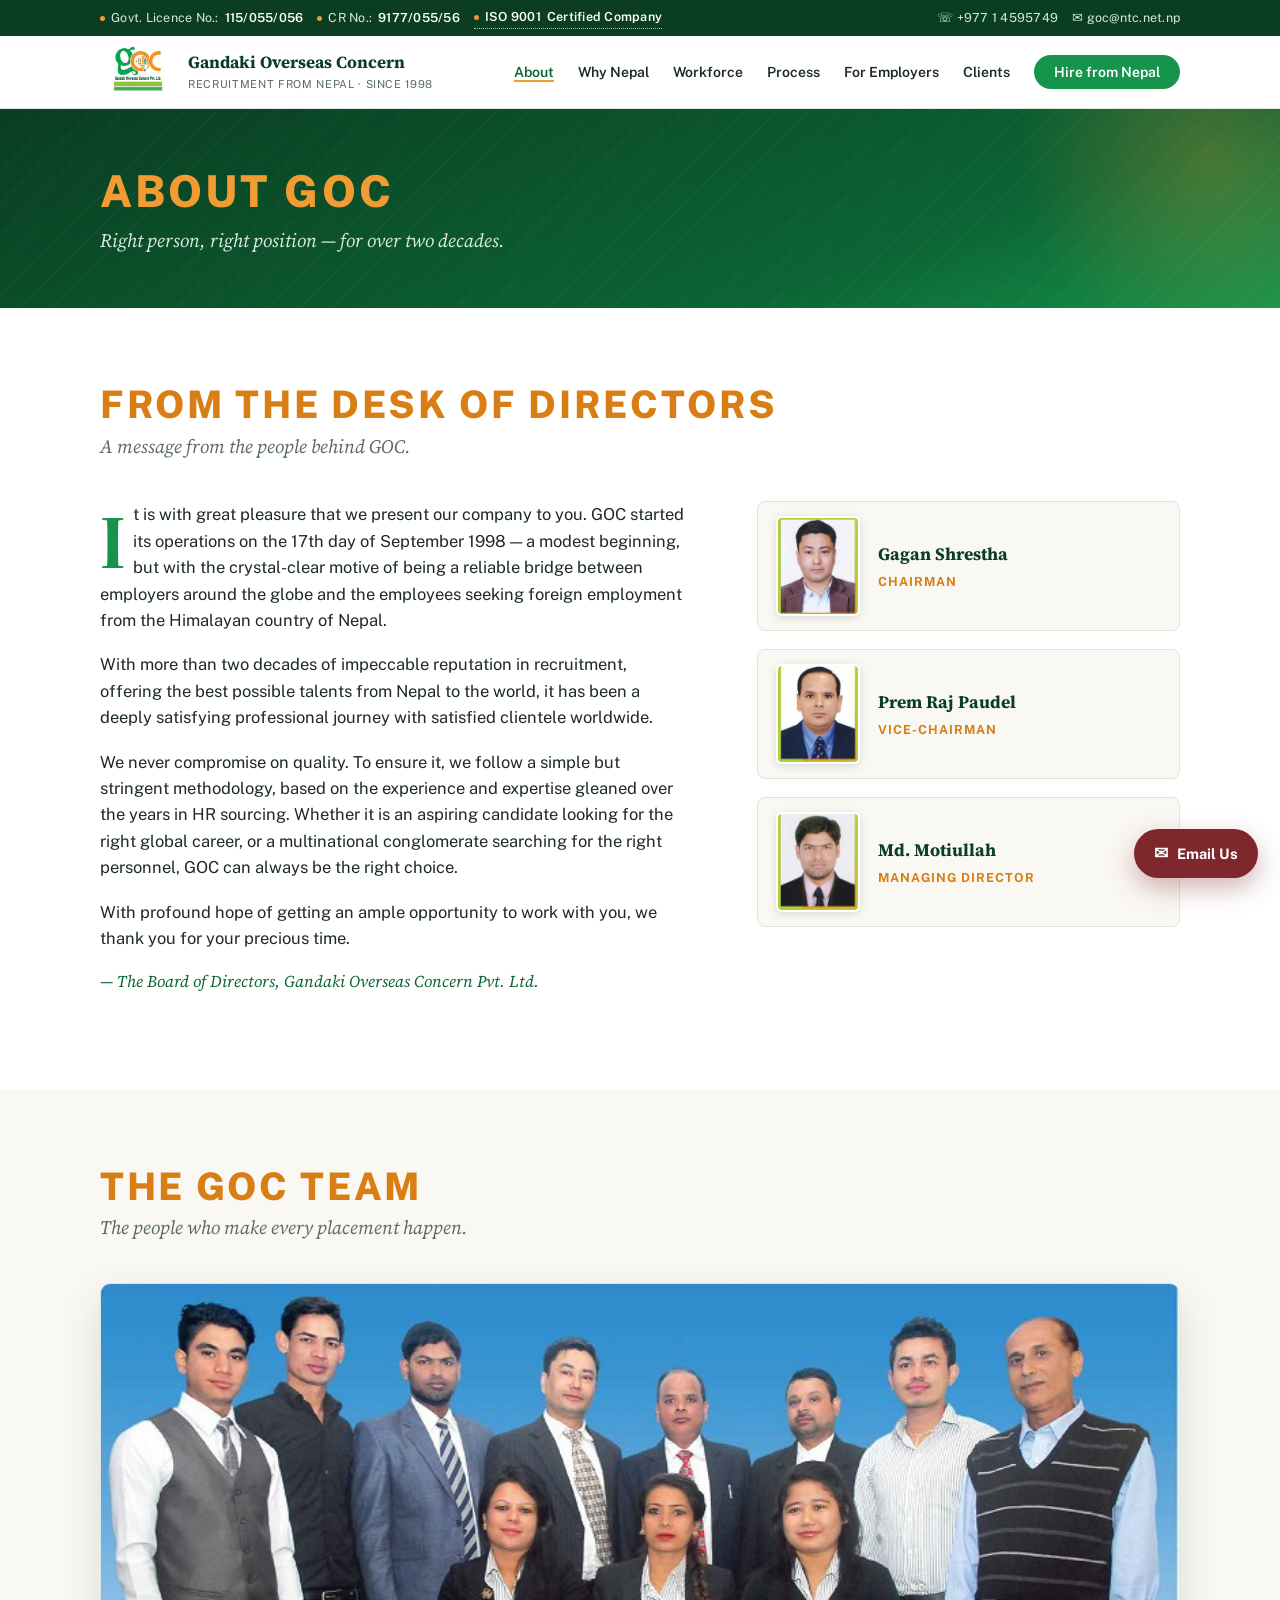
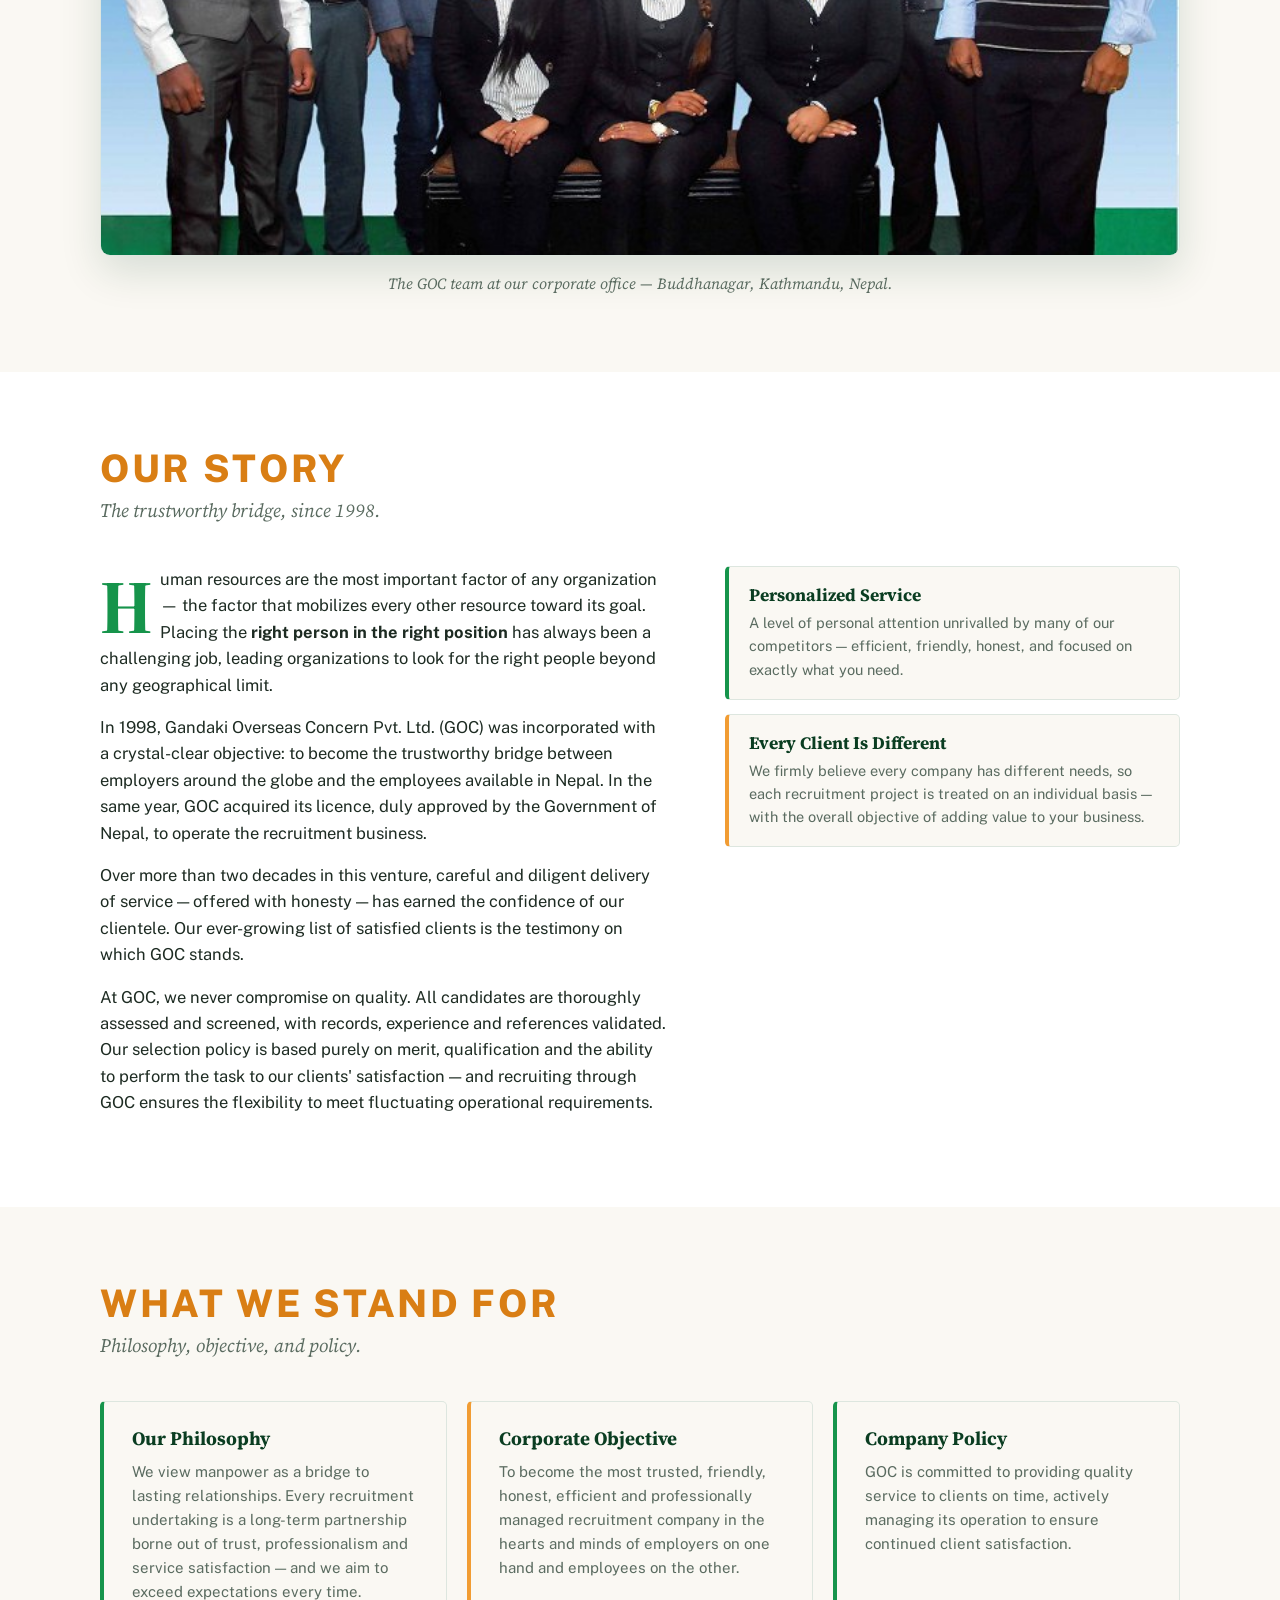
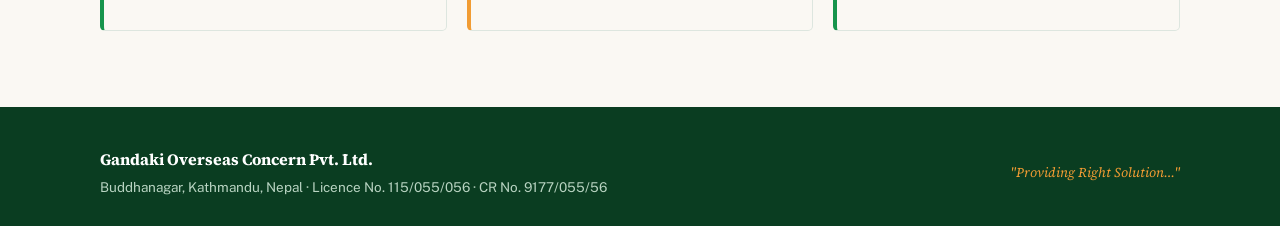
==== about.html @ 75879984 "Initial commit: GOC website Co-Authored-By: Claude Opus 5.5 <noreply@anthropic.com>" ====
<!DOCTYPE html>
<html lang="en">
<head>
<meta charset="UTF-8">
<meta name="viewport" content="width=device-width, initial-scale=1.0">
<title>About Us — Gandaki Overseas Concern Pvt. Ltd.</title>
<meta name="description" content="About Gandaki Overseas Concern Pvt. Ltd. (GOC) — our story since 1998, our directors and the GOC team.">
<link rel="icon" href="assets/goc-logo.png">
<link rel="preconnect" href="https://fonts.googleapis.com">
<link rel="preconnect" href="https://fonts.gstatic.com" crossorigin>
<link href="https://fonts.googleapis.com/css2?family=Source+Serif+4:opsz,wght@8..60,400;8..60,600;8..60,700&family=Public+Sans:wght@400;500;600;700;800&display=swap" rel="stylesheet">
<link rel="stylesheet" href="styles.css?v=15">
</head>
<body>

<div class="topbar">
  <div class="wrap">
    <div class="badges">
      <span><span class="dot"></span> Govt. Licence No.: <strong>115/055/056</strong></span>
      <span><span class="dot"></span> CR No.: <strong>9177/055/56</strong></span>
      <span class="certlink" role="button" tabindex="0" title="View our ISO 9001 certificate"><span class="dot"></span> <strong>ISO 9001</strong> Certified Company</span>
    </div>
    <div class="badges">
      <span>☏ +977 1 4595749</span>
      <span>✉ goc@ntc.net.np</span>
    </div>
  </div>
</div>

<nav class="nav">
  <div class="wrap">
    <a class="brand" href="index.html">
      <img src="assets/goc-logo.png" alt="GOC — Gandaki Overseas Concern Pvt. Ltd. logo">
      <span class="bt"><b>Gandaki Overseas Concern</b><small>Recruitment from Nepal · Since 1998</small></span>
    </a>
    <button class="burger" aria-label="Menu" onclick="document.getElementById('nl').classList.toggle('open')">☰</button>
    <ul class="navlinks" id="nl">
      <li><a class="active" href="about.html">About</a></li>
      <li><a href="why-nepal.html">Why Nepal</a></li>
      <li><a href="workforce.html">Workforce</a></li>
      <li><a href="process.html">Process</a></li>
      <li><a href="employers.html">For Employers</a></li>
      <li><a href="clients.html">Clients</a></li>
      <li><a class="cta" href="index.html#contact">Hire from Nepal</a></li>
    </ul>
  </div>
</nav>

<header class="page-hero">
  <div class="wrap">
    <h1>About GOC</h1>
    <p>Right person, right position — for over two decades.</p>
  </div>
</header>

<section class="desk">
  <div class="wrap">
    <div class="sec-head reveal">
      <span class="kicker">From the Desk of Directors</span>
      <h2>A message from the people behind GOC.</h2>
    </div>
    <div class="desk-grid">
      <div class="msg reveal">
        <p>It is with great pleasure that we present our company to you. GOC started its operations on the 17th day of September 1998 — a modest beginning, but with the crystal-clear motive of being a reliable bridge between employers around the globe and the employees seeking foreign employment from the Himalayan country of Nepal.</p>
        <p>With more than two decades of impeccable reputation in recruitment, offering the best possible talents from Nepal to the world, it has been a deeply satisfying professional journey with satisfied clientele worldwide.</p>
        <p>We never compromise on quality. To ensure it, we follow a simple but stringent methodology, based on the experience and expertise gleaned over the years in HR sourcing. Whether it is an aspiring candidate looking for the right global career, or a multinational conglomerate searching for the right personnel, GOC can always be the right choice.</p>
        <p>With profound hope of getting an ample opportunity to work with you, we thank you for your precious time.</p>
        <p class="sign">— The Board of Directors, Gandaki Overseas Concern Pvt. Ltd.</p>
      </div>
      <div class="dirs reveal">
        <div class="dir"><img src="assets/dir-gagan.jpg" alt="Gagan Shrestha, Chairman"><div><b>Gagan Shrestha</b><span>Chairman</span></div></div>
        <div class="dir"><img src="assets/dir-prem.jpg" alt="Prem Raj Paudel, Vice-Chairman"><div><b>Prem Raj Paudel</b><span>Vice-Chairman</span></div></div>
        <div class="dir"><img src="assets/dir-moti.jpg" alt="Md. Motiullah, Managing Director"><div><b>Md. Motiullah</b><span>Managing Director</span></div></div>
      </div>
    </div>
  </div>
</section>

<section class="team">
  <div class="wrap">
    <div class="sec-head reveal">
      <span class="kicker">The GOC Team</span>
      <h2>The people who make every placement happen.</h2>
    </div>
    <figure class="reveal">
      <img src="assets/team.jpg" alt="The GOC team — staff of Gandaki Overseas Concern Pvt. Ltd.">
      <figcaption>The GOC team at our corporate office — Buddhanagar, Kathmandu, Nepal.</figcaption>
    </figure>
  </div>
</section>

<section class="about">
  <div class="wrap">
    <div class="sec-head reveal">
      <span class="kicker">Our Story</span>
      <h2>The trustworthy bridge, since 1998.</h2>
    </div>
    <div class="about-grid">
      <div class="body reveal">
        <p>Human resources are the most important factor of any organization — the factor that mobilizes every other resource toward its goal. Placing the <strong>right person in the right position</strong> has always been a challenging job, leading organizations to look for the right people beyond any geographical limit.</p>
        <p>In 1998, Gandaki Overseas Concern Pvt. Ltd. (GOC) was incorporated with a crystal-clear objective: to become the trustworthy bridge between employers around the globe and the employees available in Nepal. In the same year, GOC acquired its licence, duly approved by the Government of Nepal, to operate the recruitment business.</p>
        <p>Over more than two decades in this venture, careful and diligent delivery of service — offered with honesty — has earned the confidence of our clientele. Our ever-growing list of satisfied clients is the testimony on which GOC stands.</p>
        <p>At GOC, we never compromise on quality. All candidates are thoroughly assessed and screened, with records, experience and references validated. Our selection policy is based purely on merit, qualification and the ability to perform the task to our clients' satisfaction — and recruiting through GOC ensures the flexibility to meet fluctuating operational requirements.</p>
      </div>
      <div class="pillars reveal">
        <div class="pillar">
          <h3>Personalized Service</h3>
          <p>A level of personal attention unrivalled by many of our competitors — efficient, friendly, honest, and focused on exactly what you need.</p>
        </div>
        <div class="pillar orange">
          <h3>Every Client Is Different</h3>
          <p>We firmly believe every company has different needs, so each recruitment project is treated on an individual basis — with the overall objective of adding value to your business.</p>
        </div>
      </div>
    </div>
  </div>
</section>

<section>
  <div class="wrap">
    <div class="sec-head reveal">
      <span class="kicker">What We Stand For</span>
      <h2>Philosophy, objective, and policy.</h2>
    </div>
    <div class="pillars cols reveal">
      <div class="pillar">
        <h3>Our Philosophy</h3>
        <p>We view manpower as a bridge to lasting relationships. Every recruitment undertaking is a long-term partnership borne out of trust, professionalism and service satisfaction — and we aim to exceed expectations every time.</p>
      </div>
      <div class="pillar orange">
        <h3>Corporate Objective</h3>
        <p>To become the most trusted, friendly, honest, efficient and professionally managed recruitment company in the hearts and minds of employers on one hand and employees on the other.</p>
      </div>
      <div class="pillar">
        <h3>Company Policy</h3>
        <p>GOC is committed to providing quality service to clients on time, actively managing its operation to ensure continued client satisfaction.</p>
      </div>
    </div>
  </div>
</section>

<footer>
  <div class="wrap">
    <div>
      <b>Gandaki Overseas Concern Pvt. Ltd.</b>
      Buddhanagar, Kathmandu, Nepal · Licence No. 115/055/056 · CR No. 9177/055/56
    </div>
    <div class="tag">"Providing Right Solution…"</div>
  </div>
</footer>

<script src="site.js?v=15"></script>
</body>
</html>
---- styles.css ----
:root{
  --green:#16944b;
  --green-deep:#0c6434;
  --green-ink:#0a3d21;
  --green-light:#4db656;
  --green-tint:#e8f4ec;
  --orange:#f19c33;
  --orange-deep:#d97e14;
  --wine:#7e282e;
  --cream:#faf8f3;
  --paper:#ffffff;
  --ink:#1d2b22;
  --muted:#5a6b60;
  --line:#dde6df;
  --serif:"Source Serif 4", Georgia, serif;
  --sans:"Public Sans", "Helvetica Neue", sans-serif;
}
*{margin:0;padding:0;box-sizing:border-box}
html{scroll-behavior:smooth}
body{font-family:var(--sans);color:var(--ink);background:var(--cream);line-height:1.6;font-size:16px}
img{max-width:100%;display:block}
a{color:var(--green-deep)}
h1,h2,h3{font-family:var(--serif);line-height:1.15;color:var(--green-ink)}
.wrap{max-width:1120px;margin:0 auto;padding:0 20px}

/* ---------- top bar ---------- */
.topbar{background:var(--green-ink);color:#d8eadf;font-size:12.5px;letter-spacing:.02em}
.topbar .wrap{display:flex;justify-content:space-between;align-items:center;gap:12px;padding-top:7px;padding-bottom:7px;flex-wrap:wrap}
.topbar strong{color:#fff;font-weight:600}
.topbar .badges{display:flex;gap:14px;flex-wrap:wrap}
.topbar .badges span{display:inline-flex;align-items:center;gap:6px}
.dot{width:5px;height:5px;border-radius:50%;background:var(--orange);display:inline-block}

/* ---------- nav ---------- */
.nav{position:sticky;top:0;z-index:50;background:rgba(255,255,255,.96);backdrop-filter:blur(8px);border-bottom:1px solid var(--line)}
.nav .wrap{display:flex;align-items:center;justify-content:space-between;padding-top:10px;padding-bottom:10px}
.brand{display:flex;align-items:center;gap:12px;text-decoration:none}
.brand img{height:52px;width:auto}
.brand .bt{line-height:1.2}
.brand .bt b{display:block;font-family:var(--serif);font-size:17px;color:var(--green-ink);font-weight:700}
.brand .bt small{font-size:11px;color:var(--muted);letter-spacing:.06em;text-transform:uppercase}
.navlinks{display:flex;gap:24px;align-items:center;list-style:none}
.navlinks a{text-decoration:none;font-size:14px;font-weight:600;color:var(--ink)}
.navlinks a:hover{color:var(--green)}
.navlinks a.active{color:var(--green-deep);box-shadow:0 2px 0 var(--orange)}
.cta{background:var(--green);color:#fff !important;padding:9px 20px;border-radius:99px;white-space:nowrap;transition:background .2s;box-shadow:none !important}
.cta:hover{background:var(--green-deep);color:#fff}
.burger{display:none;background:none;border:1px solid var(--line);border-radius:4px;padding:8px 10px;font-size:18px;cursor:pointer;color:var(--green-ink)}

/* ---------- hero (home) ---------- */
.hero{background:linear-gradient(160deg,var(--green-ink) 0%,var(--green-deep) 55%,var(--green) 100%);color:#fff;position:relative;overflow:hidden}
.hero::after{content:"";position:absolute;right:-120px;top:-120px;width:520px;height:520px;border-radius:50%;background:radial-gradient(circle,rgba(241,156,51,.28),transparent 65%)}
.hero::before{content:"";position:absolute;left:0;bottom:0;width:100%;height:100%;background:
  repeating-linear-gradient(135deg,rgba(255,255,255,.025) 0 2px,transparent 2px 22px)}
.hero .wrap{position:relative;padding-top:84px;padding-bottom:64px;z-index:1}
.kicker{display:inline-flex;align-items:center;gap:8px;font-size:12px;font-weight:700;letter-spacing:.18em;text-transform:uppercase;color:var(--orange);margin-bottom:18px}
.hero h1{font-size:clamp(34px,5.4vw,58px);color:#fff;max-width:17ch;font-weight:700}
.hero h1 em{font-style:italic;color:#ffd9a0}
.hero p.lede{max-width:56ch;margin:22px 0 30px;font-size:17.5px;color:#d9ecdf}
.hero .actions{display:flex;gap:14px;flex-wrap:wrap}
.btn{display:inline-block;text-decoration:none;font-weight:700;font-size:15px;padding:13px 28px;border-radius:99px;transition:transform .15s,background .2s;border:none;cursor:pointer;font-family:var(--sans)}
.btn:hover{transform:translateY(-2px)}
.btn-orange{background:var(--orange);color:#2b1a05}
.btn-orange:hover{background:#ffb14f}
.btn-ghost{border:1.5px solid rgba(255,255,255,.5);color:#fff}
.btn-ghost:hover{border-color:#fff}
.stats{display:grid;grid-template-columns:repeat(4,1fr);gap:1px;background:rgba(255,255,255,.18);border:1px solid rgba(255,255,255,.18);margin-top:56px;border-radius:6px;overflow:hidden}
.stat{background:rgba(10,61,33,.55);padding:20px 22px}
.stat b{display:block;font-family:var(--serif);font-size:30px;color:#fff}
.stat span{font-size:12.5px;letter-spacing:.05em;text-transform:uppercase;color:#b9d8c4}

/* ---------- page hero (subpages) ---------- */
.page-hero{background:linear-gradient(160deg,var(--green-ink) 0%,var(--green-deep) 70%,var(--green) 100%);color:#fff;position:relative;overflow:hidden}
.page-hero::before{content:"";position:absolute;inset:0;background:repeating-linear-gradient(135deg,rgba(255,255,255,.025) 0 2px,transparent 2px 22px)}
.page-hero::after{content:"";position:absolute;right:-140px;top:-160px;width:420px;height:420px;border-radius:50%;background:radial-gradient(circle,rgba(241,156,51,.25),transparent 65%)}
.page-hero .wrap{position:relative;padding-top:58px;padding-bottom:52px;z-index:1}
.page-hero h1{font-family:var(--sans);font-weight:800;text-transform:uppercase;letter-spacing:.07em;font-size:clamp(28px,4vw,44px);color:var(--orange);line-height:1.1}
.page-hero p{font-family:var(--serif);font-style:italic;font-size:19px;color:#d9ecdf;margin-top:10px;max-width:60ch}

/* ---------- sections ---------- */
section{padding:76px 0}
.sec-head{max-width:720px;margin-bottom:44px}
.sec-head .kicker{color:var(--orange-deep);font-size:clamp(26px,3.4vw,38px);letter-spacing:.07em;font-weight:800;margin-bottom:10px;line-height:1.1}
.sec-head h2{font-family:var(--serif);font-style:italic;font-size:19px;font-weight:400;color:var(--muted);margin-bottom:12px}
.sec-head p{color:var(--muted);font-size:16.5px}

/* explore strip (home) */
.explore{background:var(--paper)}
.explore .grid{display:grid;grid-template-columns:repeat(auto-fit,minmax(200px,1fr));gap:16px}
.ex{background:var(--cream);border:1px solid var(--line);border-radius:8px;padding:24px 22px;text-decoration:none;transition:transform .15s,box-shadow .15s;display:block}
.ex:hover{transform:translateY(-3px);box-shadow:0 8px 20px rgba(10,61,33,.08)}
.ex b{font-family:var(--serif);font-size:18px;color:var(--green-ink);display:block;margin-bottom:6px}
.ex span{font-size:13.5px;color:var(--muted);display:block}
.ex .go{margin-top:12px;font-size:13px;font-weight:700;color:var(--orange-deep)}

/* about page */
.about{background:var(--paper)}
.about-grid{display:grid;grid-template-columns:1.25fr 1fr;gap:56px;align-items:start}
.about-grid .body p{margin-bottom:16px;font-size:16.5px}
.about-grid .body p:first-of-type::first-letter{font-family:var(--serif);font-size:4.6em;float:left;line-height:.8;padding-right:7px;margin-top:10px;color:var(--green);font-weight:700}
.pillars{display:grid;gap:14px}
.pillar{background:var(--cream);border:1px solid var(--line);border-left:4px solid var(--green);border-radius:5px;padding:18px 20px}
.pillar h3{font-size:17.5px;margin-bottom:6px}
.pillar p{font-size:14.5px;color:var(--muted)}
.pillar.orange{border-left-color:var(--orange)}
.pillars.cols{grid-template-columns:repeat(auto-fit,minmax(280px,1fr));gap:20px}
.pillars.cols .pillar{padding:26px 28px}
.pillars.cols .pillar h3{font-size:19px;margin-bottom:10px}
.pillars.cols .pillar p{font-size:15px}

.desk{background:var(--paper)}
.desk-grid{display:grid;grid-template-columns:1.4fr 1fr;gap:64px;align-items:start}
.desk-grid .msg p{margin-bottom:18px;font-size:16.5px}
.desk-grid .msg p:first-of-type::first-letter{font-family:var(--serif);font-size:4.6em;float:left;line-height:.8;padding-right:7px;margin-top:10px;color:var(--green);font-weight:700}
.desk-grid .sign{font-family:var(--serif);font-style:italic;color:var(--green-deep);font-size:17px;margin-top:6px}
.dirs{display:grid;gap:18px}
.dir{display:flex;align-items:center;gap:18px;background:var(--cream);border:1px solid var(--line);border-radius:8px;padding:14px 18px}
.dir img{width:84px;height:100px;object-fit:cover;border-radius:6px;border:2px solid #fff;box-shadow:0 2px 8px rgba(10,61,33,.15)}
.dir b{font-family:var(--serif);font-size:17.5px;color:var(--green-ink);display:block}
.dir span{font-size:12.5px;text-transform:uppercase;letter-spacing:.08em;color:var(--orange-deep);font-weight:700}

.team{background:var(--cream)}
.team figure{margin:0}
.team img{width:100%;border-radius:10px;border:1px solid var(--line);box-shadow:0 16px 40px rgba(10,61,33,.14)}
.team figcaption{text-align:center;margin-top:16px;font-family:var(--serif);font-style:italic;color:var(--muted);font-size:15.5px}

/* why nepal */
.nepal{background:var(--paper)}
.nepal-grid{display:grid;grid-template-columns:repeat(auto-fit,minmax(200px,1fr));gap:16px}
.ncard{background:var(--cream);border:1px solid var(--line);border-top:3px solid var(--green);border-radius:6px;padding:22px 20px}
.ncard .num{font-family:var(--serif);font-size:15px;color:var(--orange-deep);font-weight:700;letter-spacing:.08em}
.ncard h3{font-size:17px;margin:8px 0 6px}
.ncard p{font-size:14px;color:var(--muted)}
.nepal-note{margin-top:34px;padding:20px 24px;border-left:3px solid var(--orange);background:var(--green-tint);font-size:15px;color:#2c4435;max-width:860px;font-style:italic;font-family:var(--serif)}

/* categories */
.cats .grid{display:grid;grid-template-columns:1fr 1fr;gap:20px}
.cat.wide{grid-column:1/-1}
.cat.wide ul{columns:4}
.cat{background:var(--paper);border:1px solid var(--line);border-radius:6px;overflow:hidden;display:flex;flex-direction:column}
.cat header{background:var(--green-tint);padding:16px 22px;display:flex;justify-content:space-between;align-items:center;gap:10px;cursor:pointer;user-select:none}
.cat.open header{border-bottom:2px solid var(--green)}
.cat .meta{display:flex;align-items:baseline;gap:12px;flex-wrap:wrap}
.cat .toggle{border:1.5px solid var(--green);background:var(--paper);color:var(--green-deep);border-radius:50%;width:34px;height:34px;padding:0;display:inline-flex;align-items:center;justify-content:center;line-height:1;font-size:18px;font-weight:700;cursor:pointer;font-family:var(--sans);white-space:nowrap;flex-shrink:0;transition:background .2s,color .2s}
.cat.open .toggle,.cat .toggle:hover{background:var(--green);color:#fff}
.cat ul{display:none}
.cat.open ul{display:block;animation:acc .35s ease}
@keyframes acc{from{opacity:0;transform:translateY(-8px)}to{opacity:1;transform:none}}
.cat header h3{font-size:18.5px}
.cat header small{font-size:11.5px;text-transform:uppercase;letter-spacing:.08em;color:var(--green-deep);font-weight:700;white-space:nowrap}
.cat ul{list-style:none;padding:16px 22px;columns:2;column-gap:18px;font-size:14px;color:#33463a}
.cat li{padding:3.5px 0;break-inside:avoid;position:relative;padding-left:14px}
.cat li::before{content:"";position:absolute;left:0;top:11px;width:5px;height:5px;background:var(--orange);border-radius:1px}
.cat .sub{font-weight:700;color:var(--green-deep);padding-left:0;margin-top:6px;font-size:12.5px;text-transform:uppercase;letter-spacing:.06em}
.cat .sub::before{display:none}

/* process flowchart */
.flowpage{background:var(--paper);padding:44px 0 56px}
.flow-layout{display:grid;grid-template-columns:auto 1fr;gap:56px;align-items:start}
.flow{display:flex;flex-direction:column}
.fnode{width:250px;min-height:46px;display:flex;align-items:center;justify-content:center;text-align:center;padding:10px 16px;border-radius:10px;background:linear-gradient(180deg,#fdf1de,#fae3c1);border:1px solid #eec89a;color:#7a4a08;font-weight:800;font-size:12.5px;letter-spacing:.04em;text-transform:uppercase;box-shadow:0 2px 6px rgba(217,126,20,.12);position:relative;font-family:var(--sans)}
.fnode .n{position:absolute;left:-12px;top:50%;transform:translateY(-50%);width:24px;height:24px;border-radius:50%;background:var(--orange-deep);color:#fff;font-size:11.5px;display:flex;align-items:center;justify-content:center;font-family:var(--serif);font-weight:700}
.fnode.final .n{background:var(--green-ink)}
.fnode.final{background:linear-gradient(180deg,#e3f3e8,#cfe9d8);border-color:#9fd1b2;color:var(--green-deep);box-shadow:0 2px 6px rgba(12,100,52,.12)}
.down{height:22px;width:2px;background:#e59a3e;margin-left:124px;position:relative;flex:none}
.down::after{content:"";position:absolute;bottom:-2px;left:50%;transform:translateX(-50%);border:6px solid transparent;border-top:7px solid #e59a3e;border-bottom:none}
.frow{display:flex;align-items:center}
.branches{position:relative;margin-left:46px;display:flex;flex-direction:column;gap:10px}
.branches .stub{position:absolute;left:-46px;top:50%;width:18px;height:2px;background:#9fbf62}
.branches::before{content:"";position:absolute;left:-28px;top:22px;bottom:22px;width:2px;background:#9fbf62}
.bnode{position:relative;width:215px;min-height:44px;display:flex;align-items:center;justify-content:center;text-align:center;padding:8px 14px;border-radius:9px;background:linear-gradient(180deg,#eef6e4,#ddefcc);border:1px solid #b9d994;color:#3c6322;font-weight:700;font-size:12px;letter-spacing:.03em;text-transform:uppercase;box-shadow:0 2px 6px rgba(47,125,35,.1)}
.bnode::before{content:"";position:absolute;left:-28px;top:50%;width:18px;height:2px;background:#9fbf62}
.bnode::after{content:"";position:absolute;left:-11px;top:50%;transform:translateY(-50%);border:5px solid transparent;border-left:7px solid #9fbf62;border-right:none}
.flow-side{position:sticky;top:96px;display:grid;gap:18px}
.flow-side h2{font-size:15px;text-transform:uppercase;letter-spacing:.08em;color:var(--ink);font-family:var(--sans);font-weight:800}
.flow-side .note{font-size:13.5px;color:var(--muted);background:var(--paper);border:1.5px solid var(--green);border-radius:6px;padding:14px 18px}
.flow-side .lt{border:1px solid #c6cdc8}

/* process */
.process{background:var(--paper)}
.steps{counter-reset:step;display:grid;grid-template-columns:repeat(auto-fit,minmax(240px,1fr));gap:18px}
.step{counter-increment:step;background:var(--cream);border:1px solid var(--line);border-radius:6px;padding:22px;position:relative}
.step::before{content:"0" counter(step);font-family:var(--serif);font-weight:700;font-size:34px;color:var(--green-light);opacity:.55;display:block;margin-bottom:8px}
.step h3{font-size:16.5px;margin-bottom:6px}
.step p{font-size:13.5px;color:var(--muted)}
.lead-times{margin-top:44px;display:grid;grid-template-columns:1fr 1fr;gap:20px}
.lt{border:1px solid var(--line);border-top:4px solid var(--orange);border-radius:6px;background:var(--paper);box-shadow:0 1px 0 var(--line);padding:22px 24px}
.lt h3{font-size:17px;margin-bottom:6px}
.lt b{color:var(--orange-deep)}
.lt p{font-size:14.5px;color:var(--muted)}

/* employers / documents */
.docs .cols{display:grid;grid-template-columns:1.1fr 1fr;gap:48px;align-items:start}
.doc-list{list-style:none;display:grid;gap:10px}
.doc-list li{display:flex;align-items:center;gap:13px;padding:14px 18px;background:var(--paper);border:1px solid var(--line);border-radius:5px;font-weight:600;font-size:15px}
.doc-list .dot{width:8px;height:8px;flex:none}
.dl-btn{margin-top:18px;display:inline-flex;align-items:center;gap:10px}
.dl-btn .ar{font-size:17px;line-height:1}
.attest{background:var(--green-tint);border:1px solid #c7e2d1;border-radius:6px;padding:24px 26px}
.attest h3{font-size:18px;margin-bottom:10px}
.attest p{font-size:14.5px;margin-bottom:12px;color:#2c4435}
.attest ol{padding-left:20px;font-size:14.5px;color:#2c4435;display:grid;gap:6px}
.attest .note{font-size:13px;color:var(--muted);border-top:1px dashed #b7d5c2;padding-top:12px;margin-top:14px}

/* deployment map */
.deploy{background:var(--paper);padding-bottom:0}
.mapwrap{background:linear-gradient(180deg,#fdfefe,#f2f7fc);border:1px solid var(--line);border-radius:12px;padding:6px}
.mapwrap img{display:block;width:100%;height:auto;border-radius:8px}
.mapstage{position:relative}
.maphot{position:absolute;width:38px;height:38px;transform:translate(-50%,-50%);border-radius:50%;cursor:pointer;z-index:5}
.maphot.lab{height:7%;border-radius:4px}
.maphot.lab .tip{bottom:26px}
.maphot .tip{display:none;position:absolute;bottom:44px;left:50%;transform:translateX(-50%);width:260px;background:#fff;border:1px solid var(--line);border-radius:8px;box-shadow:0 14px 34px rgba(10,61,33,.18);padding:14px 16px;z-index:20}
.maphot:hover .tip{display:block}
.maphot .tip b{display:block;font-family:var(--serif);font-size:15px;color:var(--green-ink);margin-bottom:2px}
.maphot .tip small{display:block;font-size:11px;text-transform:uppercase;letter-spacing:.06em;color:var(--orange-deep);font-weight:700;margin-bottom:8px}
.maphot .tip ul{list-style:none;max-height:170px;overflow:auto;font-size:12.5px;color:#33463a;display:grid;gap:3px;padding-right:6px}
.maphot .tip li{padding-left:11px;position:relative}
.maphot .tip li::before{content:"";position:absolute;left:0;top:7px;width:4px;height:4px;background:var(--orange);border-radius:1px}
.maphot .tip::after{content:"";position:absolute;top:100%;left:50%;transform:translateX(-50%);border:8px solid transparent;border-top-color:#fff}
@media (max-width:860px){.maphot .tip{display:none !important}}

/* clients */
.clients{background:var(--paper)}
.tabs{display:flex;gap:8px;flex-wrap:wrap;margin-bottom:26px}
.tab{border:1px solid var(--line);background:var(--cream);border-radius:99px;padding:8px 18px;font-size:13.5px;font-weight:700;cursor:pointer;color:var(--ink);font-family:var(--sans)}
.tab .n{color:var(--muted);font-weight:600;font-size:12px}
.tab.active{background:var(--green);border-color:var(--green);color:#fff}
.tab.active .n{color:#cfe9d8}
.client-grid{display:grid;grid-template-columns:repeat(auto-fill,minmax(250px,1fr));gap:10px}
.client-grid span{background:var(--cream);border:1px solid var(--line);border-radius:4px;padding:10px 14px;font-size:13px;color:#33463a}
.clientpane{display:none}
.clientpane.active{display:block}

/* contact */
.contact-grid{display:grid;grid-template-columns:1fr 1fr;gap:48px;align-items:start}
.c-card{background:var(--paper);border:1px solid var(--line);border-radius:6px;padding:28px 30px}
.c-card h3{font-size:19px;margin-bottom:16px}
.c-row{display:flex;gap:14px;padding:10px 0;border-bottom:1px dashed var(--line);font-size:15px}
.c-row:last-child{border-bottom:none}
.c-row b{min-width:84px;color:var(--green-deep);font-size:13px;text-transform:uppercase;letter-spacing:.05em;padding-top:2px}
.c-note{margin-top:18px;background:var(--green-tint);border-radius:5px;padding:14px 18px;font-size:13.5px;color:#2c4435}
form .f{margin-bottom:14px}
form label{display:block;font-size:13px;font-weight:700;margin-bottom:5px;color:var(--green-ink)}
form input,form textarea,form select{width:100%;padding:11px 13px;border:1px solid var(--line);border-radius:4px;font-family:var(--sans);font-size:14.5px;background:var(--paper);color:var(--ink)}
form input:focus,form textarea:focus,form select:focus{outline:2px solid var(--green-light);border-color:var(--green)}
form button{width:100%;border:none;cursor:pointer}

/* footer */
footer{background:var(--green-ink);color:#b9d4c2;padding:40px 0 28px;font-size:13.5px}
footer .wrap{display:flex;justify-content:space-between;gap:24px;flex-wrap:wrap;align-items:center}
footer b{color:#fff;font-family:var(--serif);font-size:16px;display:block;margin-bottom:4px}
footer .tag{font-style:italic;font-family:var(--serif);color:var(--orange)}

/* floating email button */
.fab{position:fixed;right:22px;bottom:22px;z-index:120;display:flex;align-items:center;gap:9px;background:var(--wine);color:#fff;text-decoration:none;border-radius:99px;padding:13px 20px;font-weight:700;font-size:14.5px;font-family:var(--sans);box-shadow:0 10px 26px rgba(126,40,46,.35);transition:transform .15s,background .2s}
.fab:hover{background:#5e1d22;transform:translateY(-2px);color:#fff}
.fab .ic{font-size:17px;line-height:1}
@media (max-width:600px){.fab{padding:14px;right:14px;bottom:14px}.fab span.t{display:none}}

/* FAQ */
.faqs{display:grid;gap:12px;max-width:860px}
.faq{background:var(--paper);border:1px solid var(--line);border-radius:8px;overflow:hidden}
.faq summary{list-style:none;cursor:pointer;display:flex;justify-content:space-between;align-items:center;gap:16px;padding:18px 22px;font-weight:700;font-size:15.5px;color:var(--green-ink);user-select:none}
.faq summary::-webkit-details-marker{display:none}
.faq summary::after{content:"+";font-size:22px;font-weight:600;color:var(--orange-deep);flex:none;line-height:1;transition:transform .2s}
.faq[open] summary{border-bottom:1px dashed var(--line);color:var(--green-deep)}
.faq[open] summary::after{content:"−"}
.faq .a{padding:16px 22px 20px;font-size:14.5px;color:#33463a;animation:acc .3s ease}
.faq .a a{font-weight:600}

/* certificate lightbox */
.certlink{cursor:pointer;color:#fff;font-weight:600;border-bottom:1px dotted #a9cbb6;padding-bottom:1px}
.certlink:hover{border-bottom-color:#fff}
.lightbox{position:fixed;inset:0;z-index:200;background:rgba(8,28,16,.82);display:flex;align-items:center;justify-content:center;padding:24px;opacity:0;pointer-events:none;transition:opacity .25s}
.lightbox.show{opacity:1;pointer-events:auto}
.lightbox .box{position:relative;max-width:620px;width:100%;max-height:92vh;background:#fff;border-radius:10px;padding:14px;box-shadow:0 30px 80px rgba(0,0,0,.45)}
.lightbox img{width:100%;max-height:calc(92vh - 70px);object-fit:contain;border-radius:6px}
.lightbox .cap{text-align:center;font-size:13px;color:var(--muted);padding-top:10px}
.lightbox .x{position:absolute;top:-14px;right:-14px;width:36px;height:36px;border-radius:50%;background:var(--orange);color:#2b1a05;border:none;font-size:17px;font-weight:800;cursor:pointer;box-shadow:0 4px 12px rgba(0,0,0,.35)}
.lightbox .x:hover{background:#ffb14f}

.reveal{opacity:0;transform:translateY(18px);transition:opacity .6s ease,transform .6s ease}
.reveal.in{opacity:1;transform:none}

@media (max-width:860px){
  .navlinks{display:none;position:absolute;top:100%;left:0;right:0;background:#fff;flex-direction:column;gap:0;border-bottom:1px solid var(--line);padding:10px 20px 18px}
  .navlinks.open{display:flex}
  .navlinks li{width:100%}
  .navlinks a{display:block;padding:11px 0}
  .navlinks a.active{box-shadow:none;color:var(--orange-deep)}
  .burger{display:block}
  .stats{grid-template-columns:repeat(2,1fr)}
  .about-grid,.docs .cols,.contact-grid,.lead-times,.desk-grid{grid-template-columns:1fr}
  .cats .grid{grid-template-columns:1fr}
  .cat ul,.cat.wide ul{columns:2}
  .flow-layout{grid-template-columns:1fr;gap:36px}
  .flow-side{position:static}
  .frow{flex-direction:column;align-items:flex-start}
  .branches{margin:10px 0 0 36px}
  .branches .stub{display:none}
  section{padding:56px 0}
}
@media (max-width:480px){.cat ul,.cat.wide ul{columns:1}.stats{grid-template-columns:1fr 1fr}}
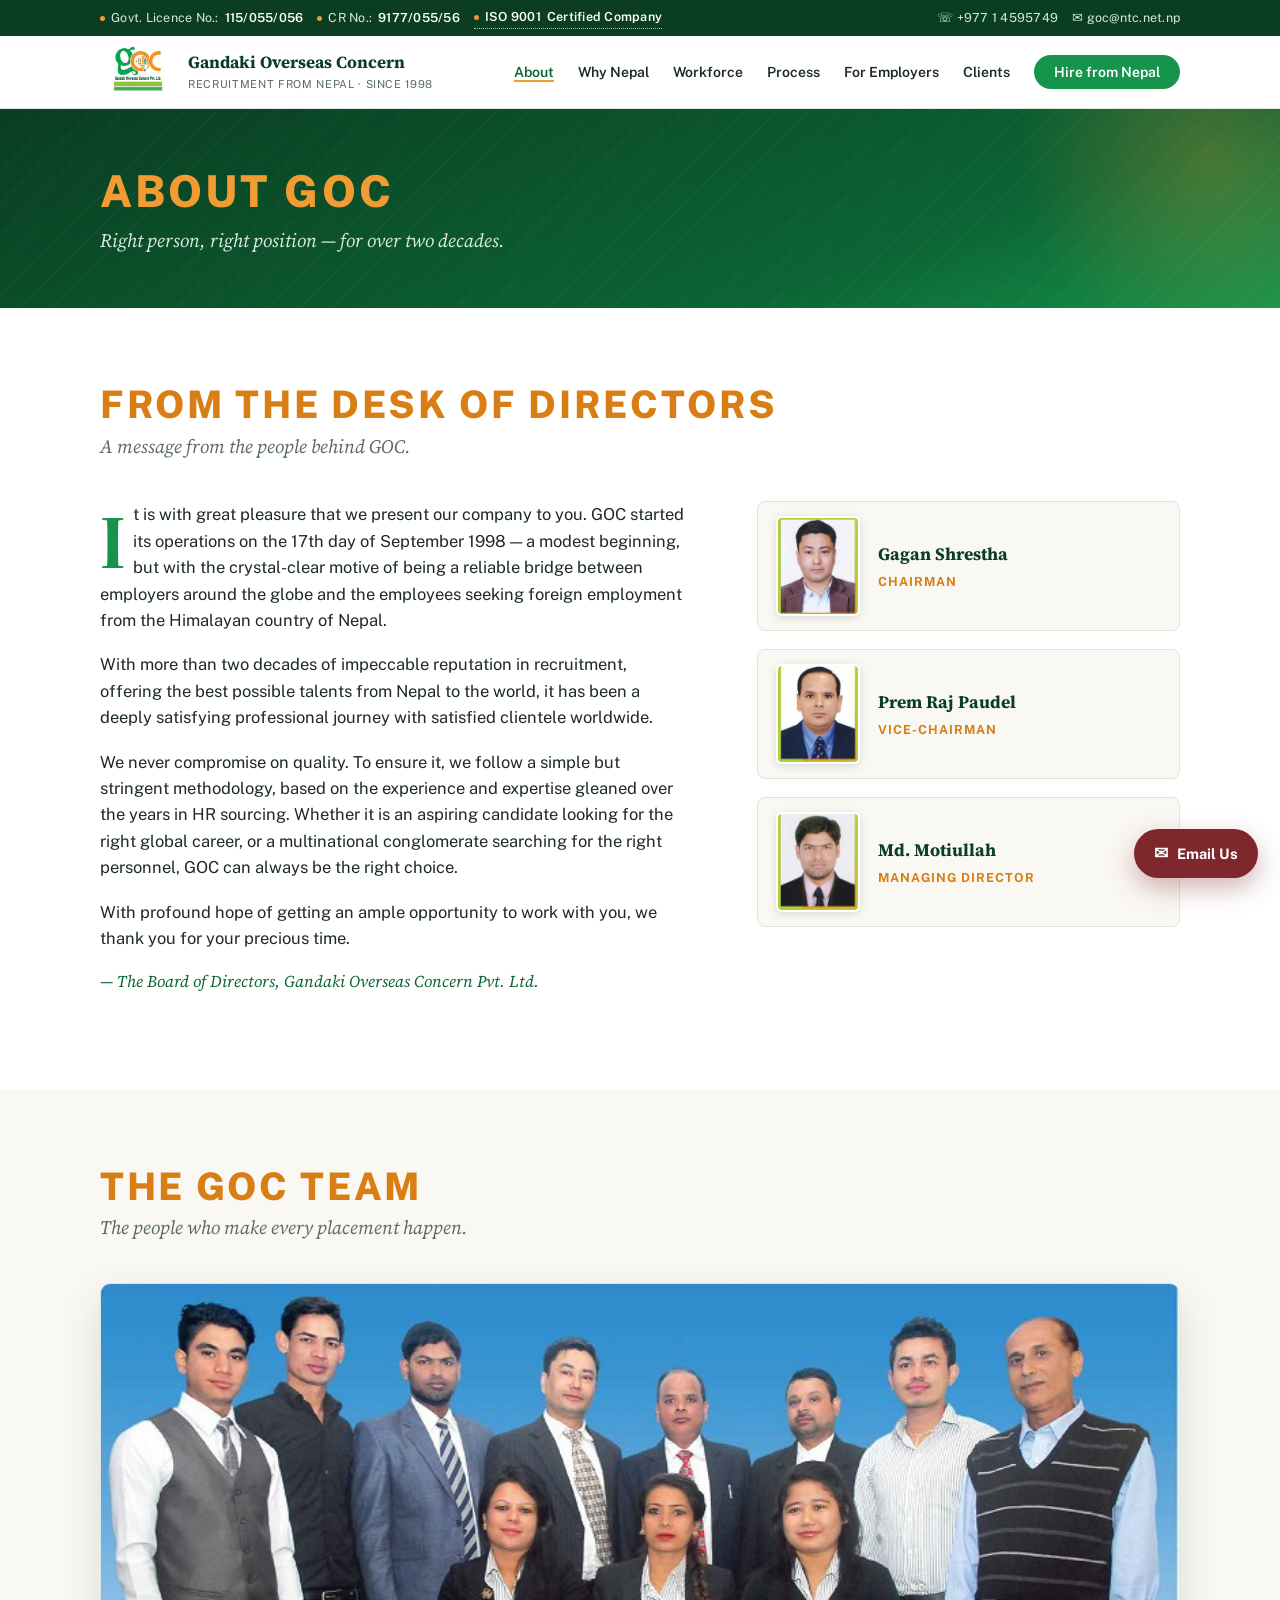
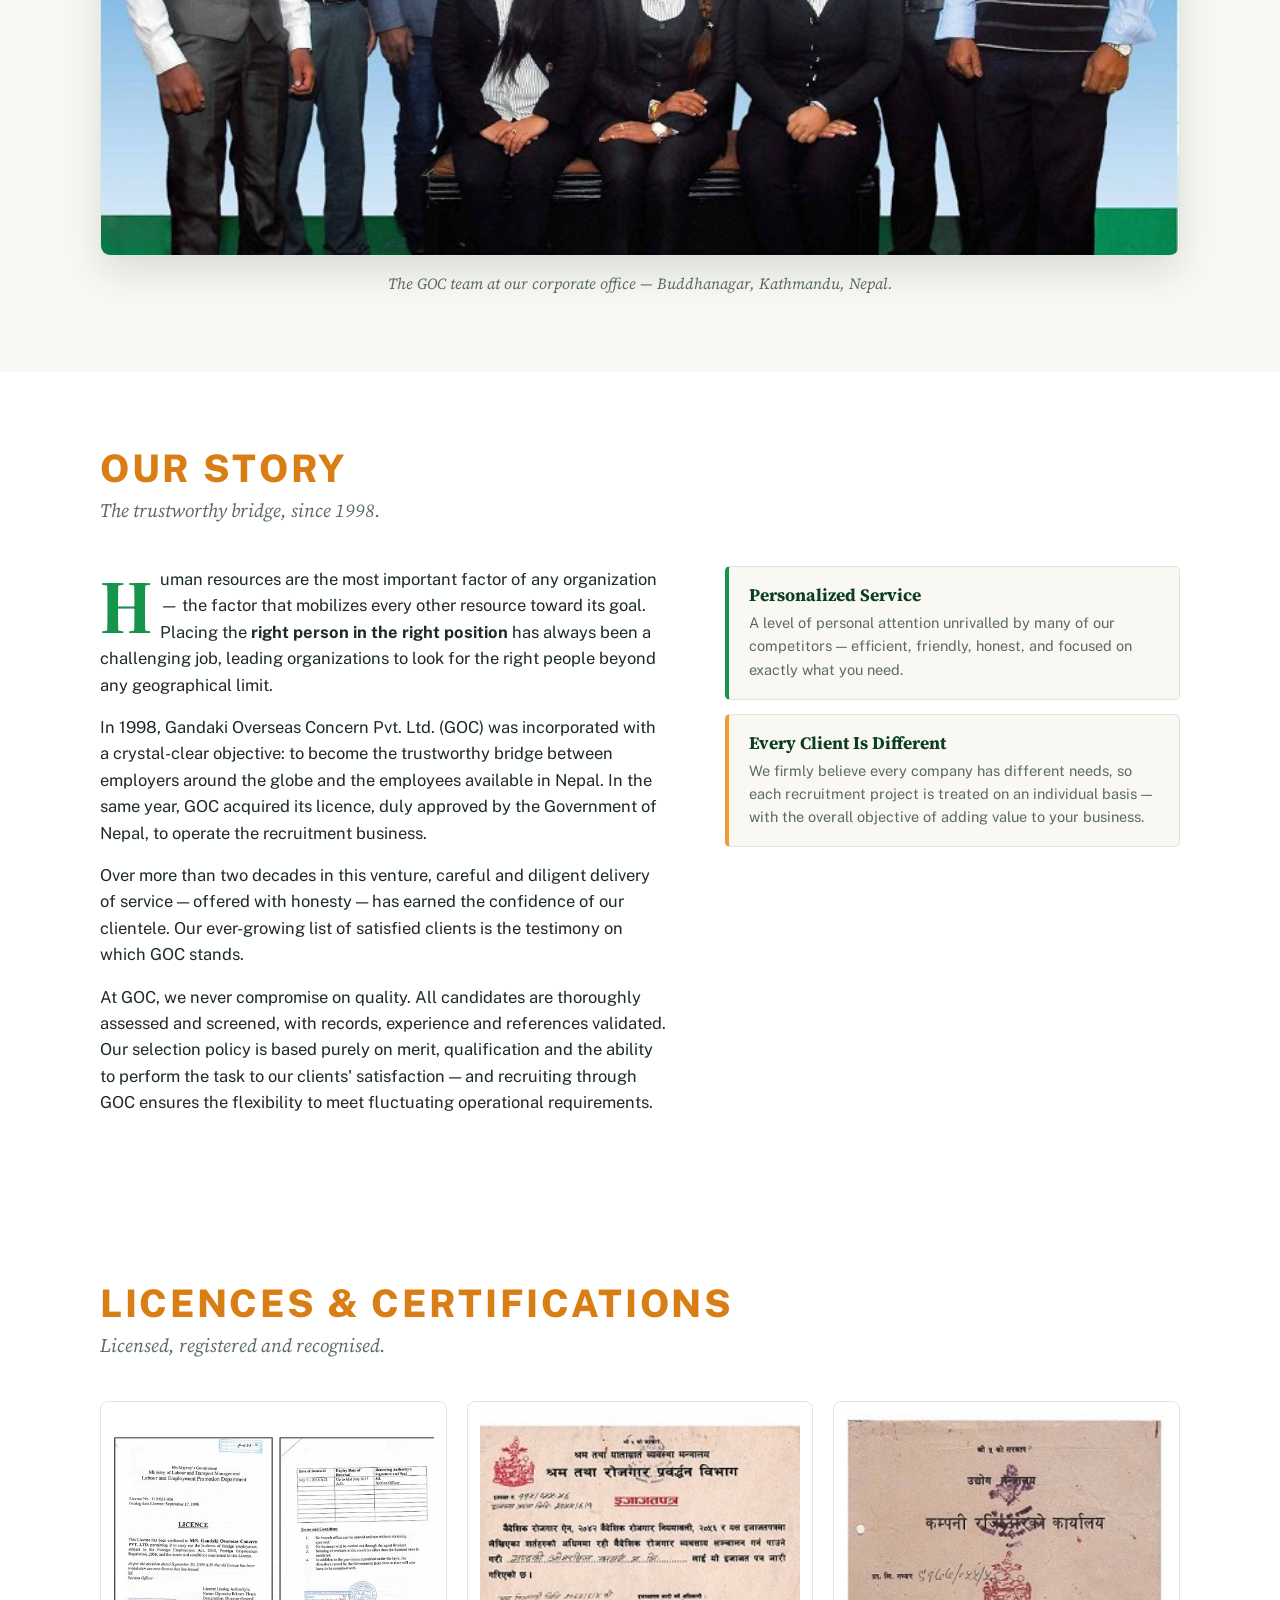
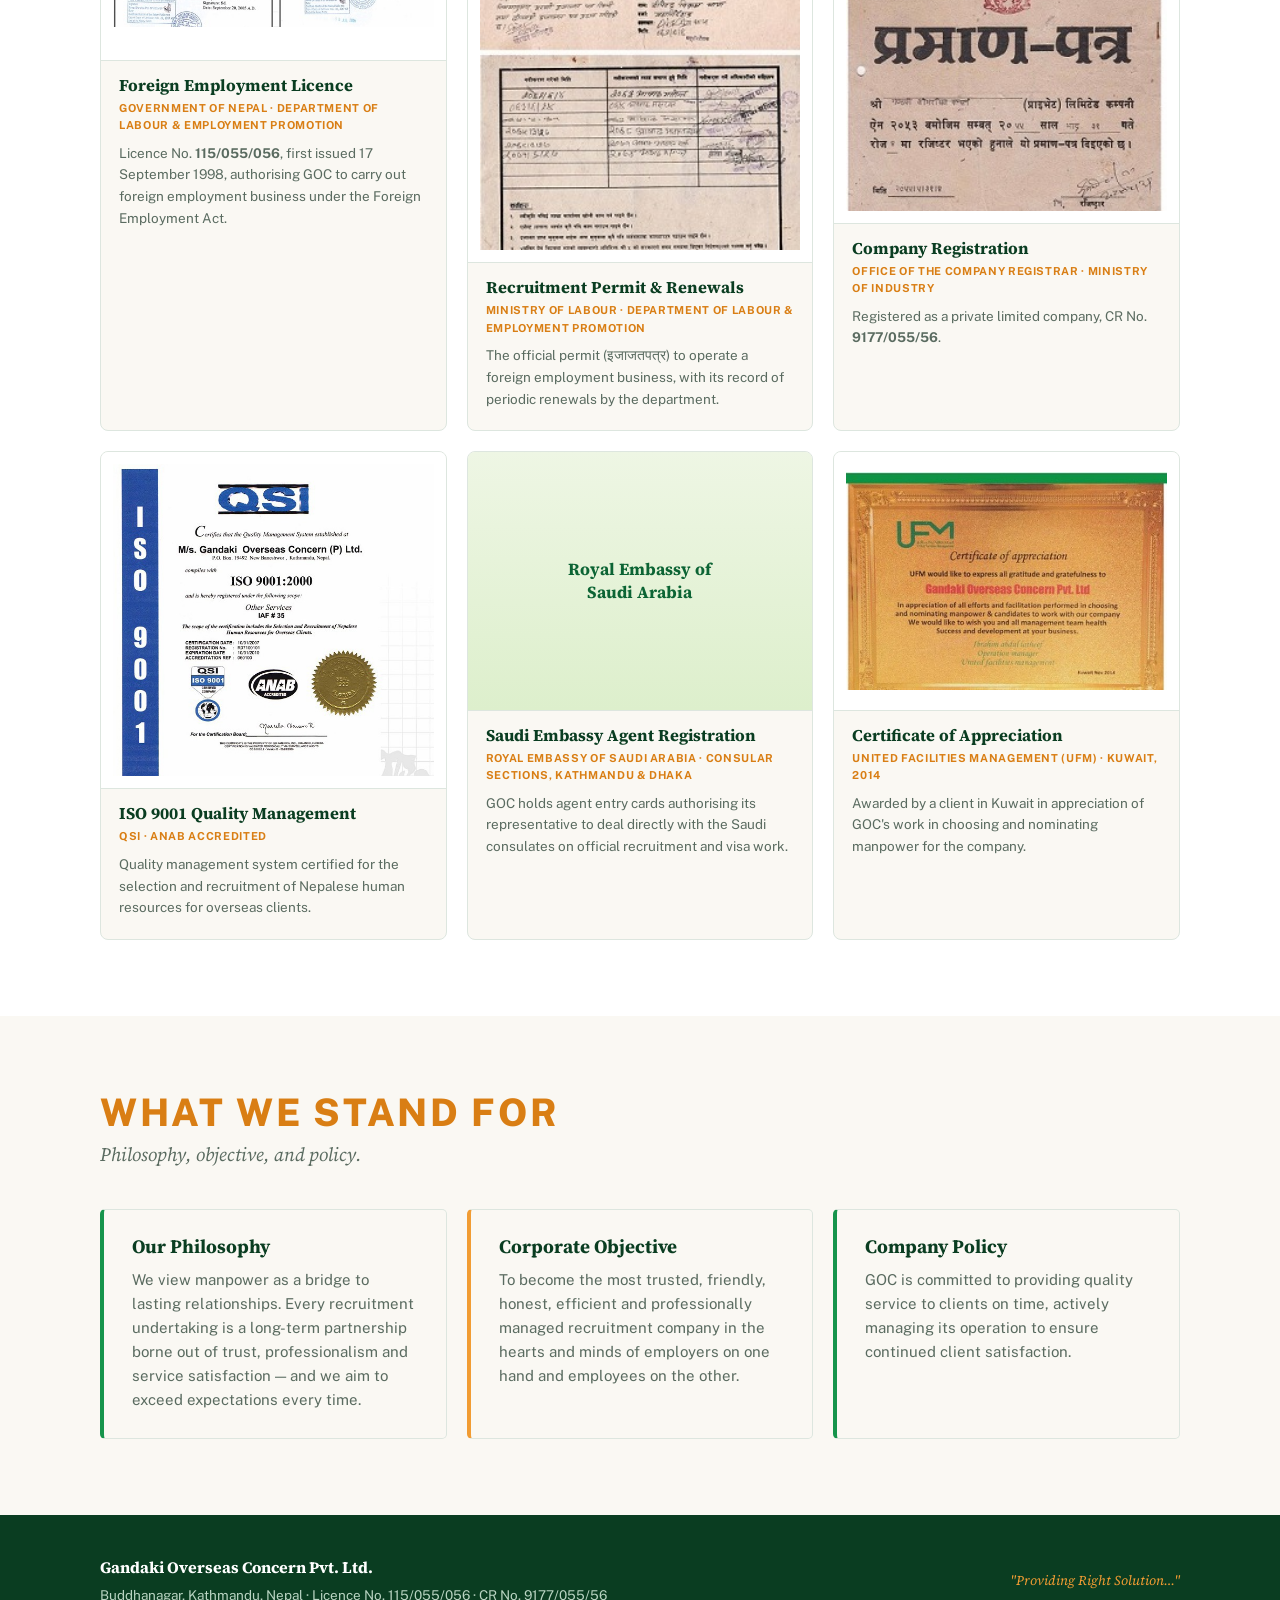
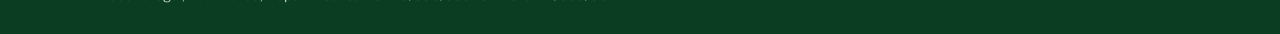
==== commit 127cfbc5: "Add Licences & Certifications section to About page Adds cards for the foreign employment licence, r" ====
--- a/about.html
+++ b/about.html
@@ -9,7 +9,7 @@
 <link rel="preconnect" href="https://fonts.googleapis.com">
 <link rel="preconnect" href="https://fonts.gstatic.com" crossorigin>
 <link href="https://fonts.googleapis.com/css2?family=Source+Serif+4:opsz,wght@8..60,400;8..60,600;8..60,700&family=Public+Sans:wght@400;500;600;700;800&display=swap" rel="stylesheet">
-<link rel="stylesheet" href="styles.css?v=15">
+<link rel="stylesheet" href="styles.css?v=16">
 </head>
 <body>
 
@@ -116,6 +116,75 @@
   </div>
 </section>
 
+<section class="creds" id="certifications">
+  <div class="wrap">
+    <div class="sec-head reveal">
+      <span class="kicker">Licences &amp; Certifications</span>
+      <h2>Licensed, registered and recognised.</h2>
+    </div>
+    <div class="cred-grid reveal">
+      <article class="cred">
+        <button class="thumb" data-cert="assets/cert-licence.jpg" data-cap="Foreign Employment Licence No. 115/055/056 — Department of Labour and Employment Promotion, Government of Nepal">
+          <img src="assets/cert-licence.jpg" alt="GOC foreign employment licence and renewal record" loading="lazy">
+        </button>
+        <div class="body">
+          <h3>Foreign Employment Licence</h3>
+          <small>Government of Nepal · Department of Labour &amp; Employment Promotion</small>
+          <p>Licence No. <strong>115/055/056</strong>, first issued 17 September 1998, authorising GOC to carry out foreign employment business under the Foreign Employment Act.</p>
+        </div>
+      </article>
+      <article class="cred">
+        <button class="thumb" data-cert="assets/cert-labour-permit.jpg" data-cap="Foreign employment permit (इजाजतपत्र) with renewal record — Department of Labour and Employment Promotion, Nepal">
+          <img src="assets/cert-labour-permit.jpg" alt="GOC foreign employment permit with renewal record, in Nepali" loading="lazy">
+        </button>
+        <div class="body">
+          <h3>Recruitment Permit &amp; Renewals</h3>
+          <small>Ministry of Labour · Department of Labour &amp; Employment Promotion</small>
+          <p>The official permit (इजाजतपत्र) to operate a foreign employment business, with its record of periodic renewals by the department.</p>
+        </div>
+      </article>
+      <article class="cred">
+        <button class="thumb" data-cert="assets/cert-company-registration.jpg" data-cap="Company Registration Certificate (प्रमाण-पत्र) — Office of the Company Registrar, Nepal">
+          <img src="assets/cert-company-registration.jpg" alt="GOC company registration certificate, in Nepali" loading="lazy">
+        </button>
+        <div class="body">
+          <h3>Company Registration</h3>
+          <small>Office of the Company Registrar · Ministry of Industry</small>
+          <p>Registered as a private limited company, CR No. <strong>9177/055/56</strong>.</p>
+        </div>
+      </article>
+      <article class="cred">
+        <button class="thumb" data-cert="assets/iso-9001.jpg" data-cap="QSI ISO 9001:2000 — Quality Management System certificate, Gandaki Overseas Concern (P) Ltd.">
+          <img src="assets/iso-9001.jpg" alt="QSI ISO 9001:2000 certificate issued to Gandaki Overseas Concern (P) Ltd." loading="lazy">
+        </button>
+        <div class="body">
+          <h3>ISO 9001 Quality Management</h3>
+          <small>QSI · ANAB accredited</small>
+          <p>Quality management system certified for the selection and recruitment of Nepalese human resources for overseas clients.</p>
+        </div>
+      </article>
+      <article class="cred">
+        <div class="thumb noimg" aria-hidden="true"><span>Royal Embassy of<br>Saudi Arabia</span></div>
+        <div class="body">
+          <h3>Saudi Embassy Agent Registration</h3>
+          <small>Royal Embassy of Saudi Arabia · Consular sections, Kathmandu &amp; Dhaka</small>
+          <p>GOC holds agent entry cards authorising its representative to deal directly with the Saudi consulates on official recruitment and visa work.</p>
+        </div>
+      </article>
+      <article class="cred">
+        <button class="thumb" data-cert="assets/cert-ufm-award.jpg" data-cap="Certificate of Appreciation from United Facilities Management (UFM), Kuwait — November 2014">
+          <img src="assets/cert-ufm-award.jpg" alt="Certificate of Appreciation from United Facilities Management, Kuwait, to Gandaki Overseas Concern" loading="lazy">
+        </button>
+        <div class="body">
+          <h3>Certificate of Appreciation</h3>
+          <small>United Facilities Management (UFM) · Kuwait, 2014</small>
+          <p>Awarded by a client in Kuwait in appreciation of GOC's work in choosing and nominating manpower for the company.</p>
+        </div>
+      </article>
+    </div>
+  </div>
+</section>
+
 <section>
   <div class="wrap">
     <div class="sec-head reveal">
@@ -149,6 +218,6 @@
   </div>
 </footer>
 
-<script src="site.js?v=15"></script>
+<script src="site.js?v=16"></script>
 </body>
 </html>
--- a/styles.css
+++ b/styles.css
@@ -269,6 +269,19 @@
 .faq .a{padding:16px 22px 20px;font-size:14.5px;color:#33463a;animation:acc .3s ease}
 .faq .a a{font-weight:600}
 
+/* licences & certifications */
+.creds{background:var(--paper)}
+.cred-grid{display:grid;grid-template-columns:repeat(auto-fill,minmax(260px,1fr));gap:20px}
+.cred{background:var(--cream);border:1px solid var(--line);border-radius:8px;overflow:hidden;display:flex;flex-direction:column}
+.cred .thumb{display:block;width:100%;aspect-ratio:4/3;border:none;padding:12px;background:#fff;border-bottom:1px solid var(--line);cursor:zoom-in}
+.cred .thumb img{width:100%;height:100%;object-fit:contain;transition:transform .3s}
+.cred button.thumb:hover img{transform:scale(1.04)}
+.cred .thumb.noimg{cursor:default;display:flex;align-items:center;justify-content:center;background:linear-gradient(180deg,#eef6e4,#ddefcc);text-align:center;font-family:var(--serif);font-weight:700;font-size:17px;color:var(--green-deep);line-height:1.35}
+.cred .body{padding:16px 18px 20px}
+.cred h3{font-size:16.5px;margin-bottom:4px}
+.cred small{display:block;font-size:11px;text-transform:uppercase;letter-spacing:.06em;color:var(--orange-deep);font-weight:700;margin-bottom:8px}
+.cred p{font-size:13.5px;color:var(--muted)}
+
 /* certificate lightbox */
 .certlink{cursor:pointer;color:#fff;font-weight:600;border-bottom:1px dotted #a9cbb6;padding-bottom:1px}
 .certlink:hover{border-bottom-color:#fff}
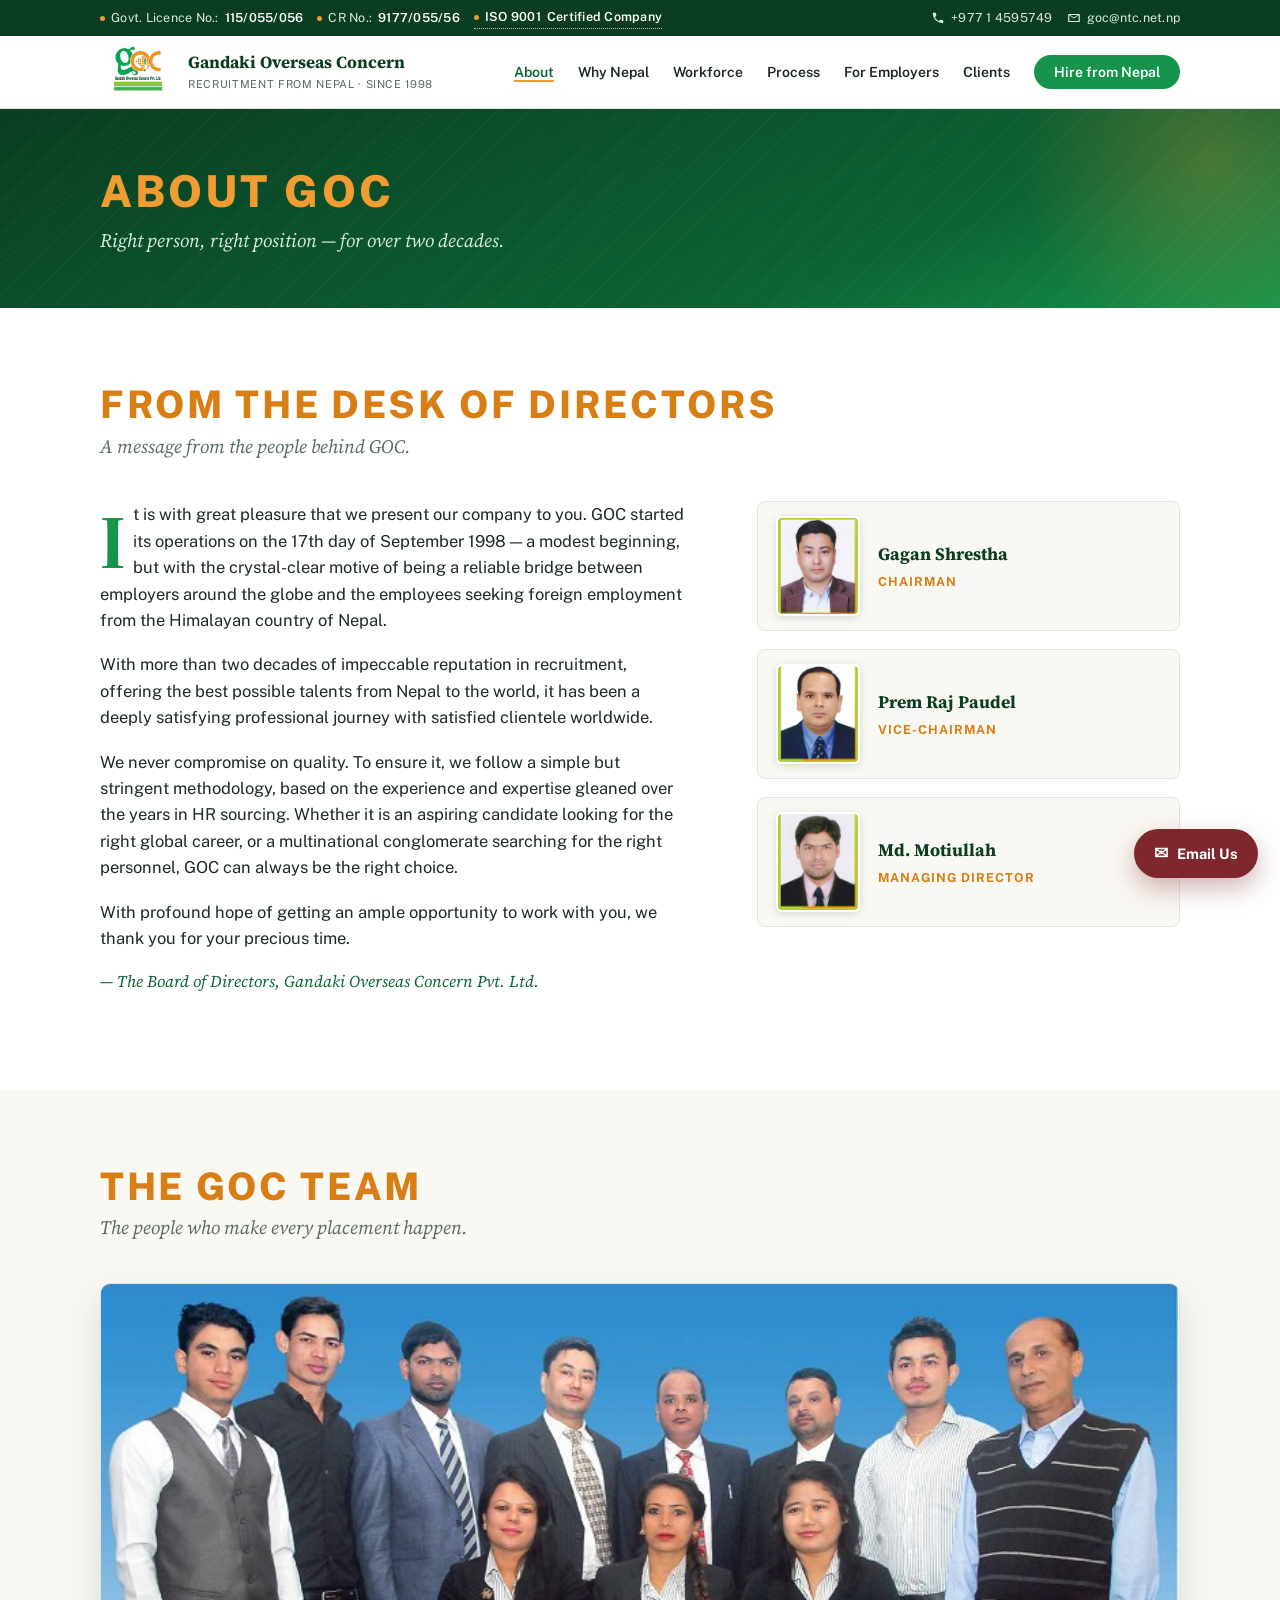
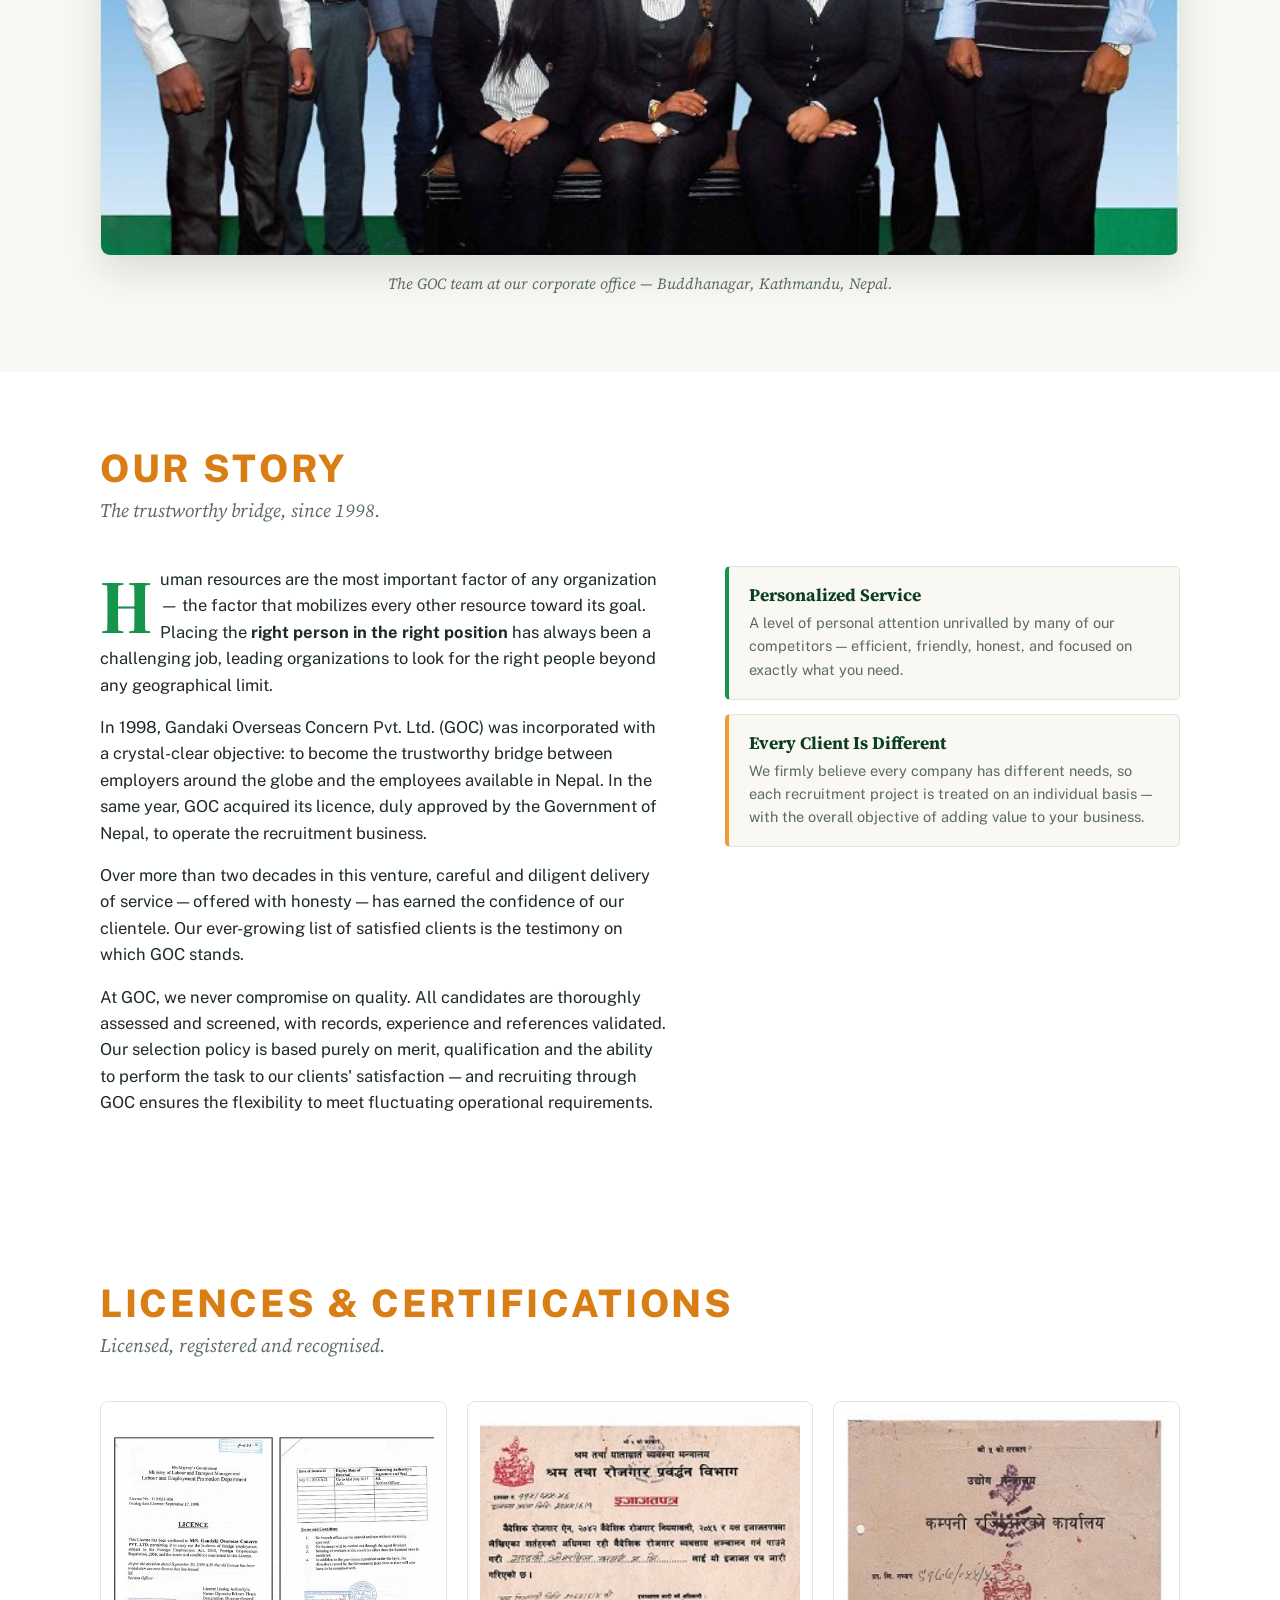
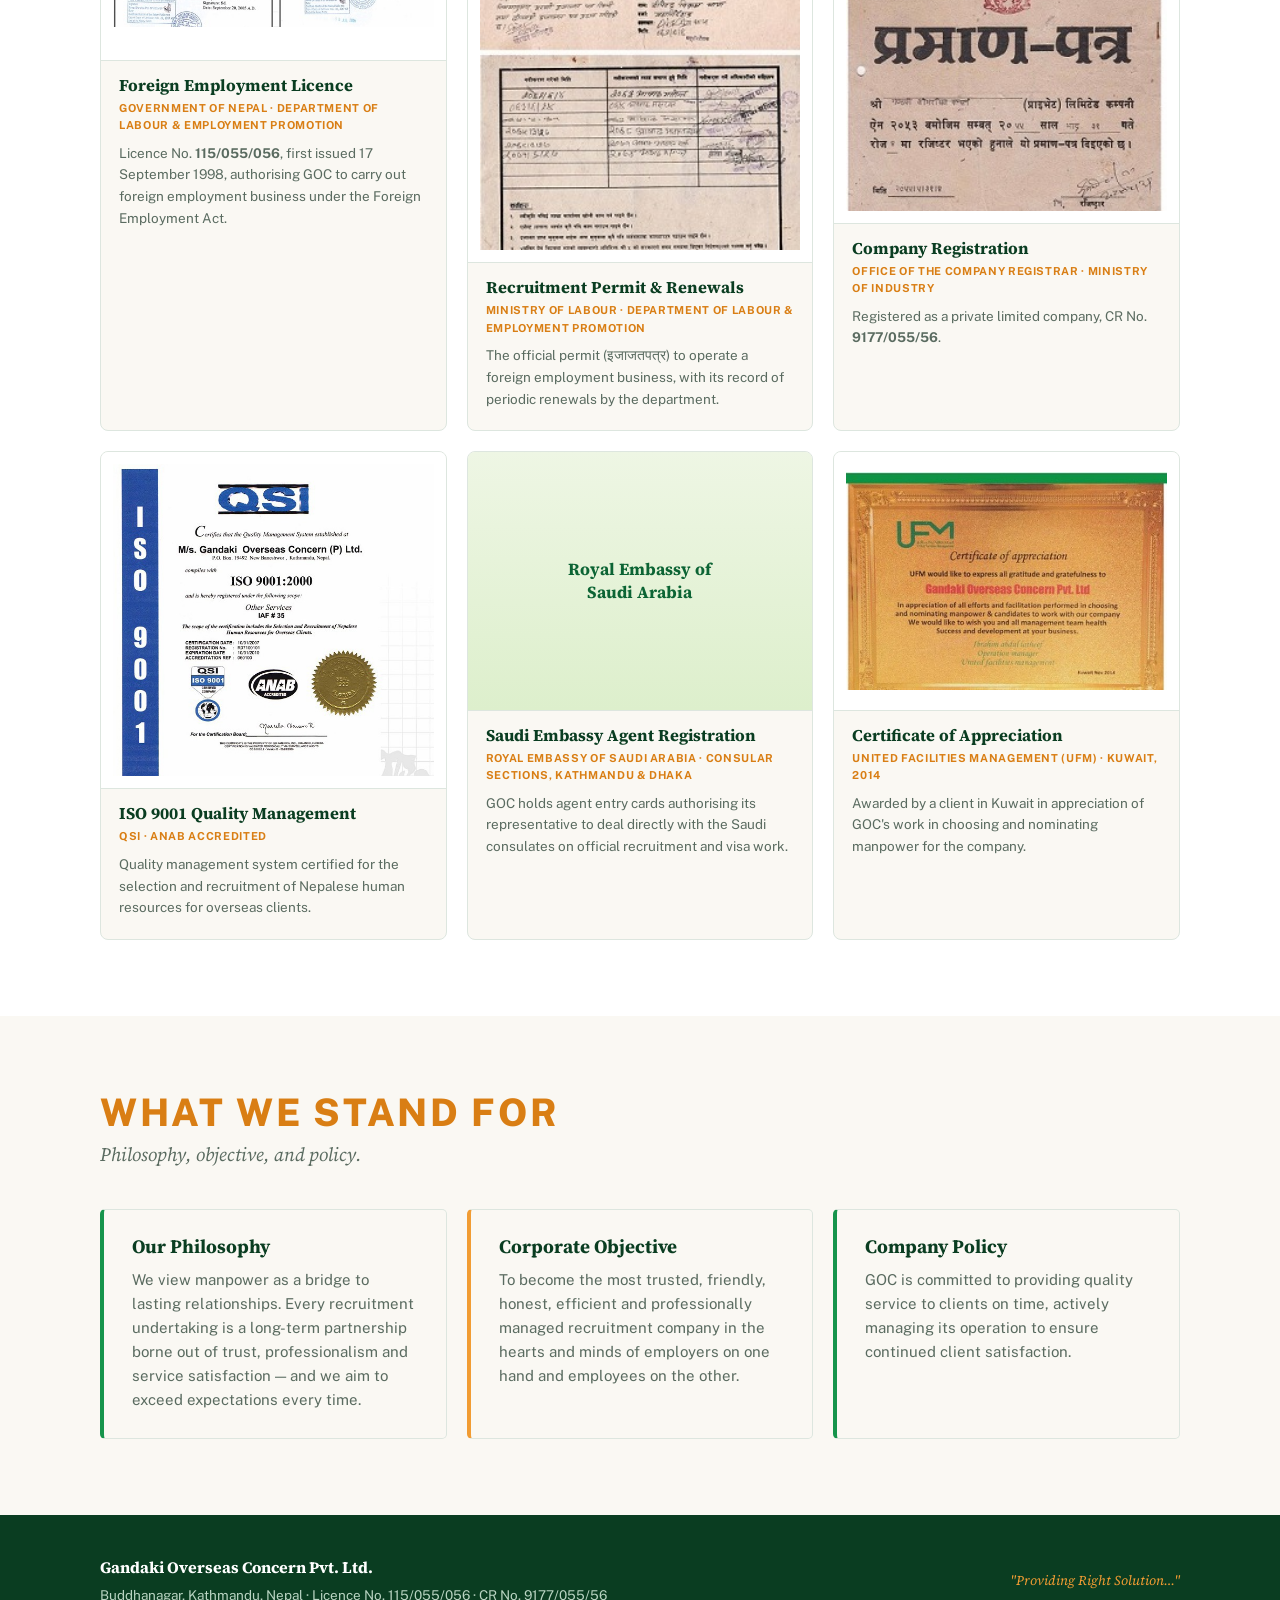
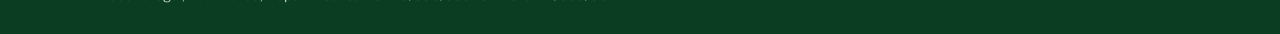
==== commit 89845f1e: "Compact phone header and floating Hire button On phones the top bar fits one line with short labels " ====
--- a/about.html
+++ b/about.html
@@ -9,20 +9,20 @@
 <link rel="preconnect" href="https://fonts.googleapis.com">
 <link rel="preconnect" href="https://fonts.gstatic.com" crossorigin>
 <link href="https://fonts.googleapis.com/css2?family=Source+Serif+4:opsz,wght@8..60,400;8..60,600;8..60,700&family=Public+Sans:wght@400;500;600;700;800&display=swap" rel="stylesheet">
-<link rel="stylesheet" href="styles.css?v=16">
+<link rel="stylesheet" href="styles.css?v=17">
 </head>
 <body>
 
 <div class="topbar">
   <div class="wrap">
     <div class="badges">
-      <span><span class="dot"></span> Govt. Licence No.: <strong>115/055/056</strong></span>
-      <span><span class="dot"></span> CR No.: <strong>9177/055/56</strong></span>
-      <span class="certlink" role="button" tabindex="0" title="View our ISO 9001 certificate"><span class="dot"></span> <strong>ISO 9001</strong> Certified Company</span>
-    </div>
-    <div class="badges">
-      <span>☏ +977 1 4595749</span>
-      <span>✉ goc@ntc.net.np</span>
+      <span><span class="dot"></span> <span class="lg">Govt. Licence No.:</span><span class="sm">Lic.</span> <strong>115/055/056</strong></span>
+      <span><span class="dot"></span> <span class="lg">CR No.:</span><span class="sm">CR</span> <strong>9177/055/56</strong></span>
+      <span class="certlink" role="button" tabindex="0" title="View our ISO 9001 certificate"><span class="dot"></span> <strong>ISO 9001</strong><span class="lg"> Certified Company</span></span>
+    </div>
+    <div class="badges contact">
+      <a href="tel:+97714595749" aria-label="Call +977 1 4595749"><svg viewBox="0 0 24 24" aria-hidden="true"><path d="M6.6 10.8a15.1 15.1 0 0 0 6.6 6.6l2.2-2.2a1 1 0 0 1 1-.25 11.4 11.4 0 0 0 3.6.57 1 1 0 0 1 1 1V20a1 1 0 0 1-1 1A17 17 0 0 1 3 4a1 1 0 0 1 1-1h3.5a1 1 0 0 1 1 1c0 1.25.2 2.45.57 3.57a1 1 0 0 1-.25 1z"/></svg><span class="lg">+977 1 4595749</span></a>
+      <a href="mailto:goc@ntc.net.np" aria-label="Email goc@ntc.net.np"><svg viewBox="0 0 24 24" aria-hidden="true"><path d="M3 5h18a1 1 0 0 1 1 1v12a1 1 0 0 1-1 1H3a1 1 0 0 1-1-1V6a1 1 0 0 1 1-1zm1 2.4V17h16V7.4l-8 5.3zM5.6 7l6.4 4.2L18.4 7z"/></svg><span class="lg">goc@ntc.net.np</span></a>
     </div>
   </div>
 </div>
@@ -218,6 +218,6 @@
   </div>
 </footer>
 
-<script src="site.js?v=16"></script>
+<script src="site.js?v=17"></script>
 </body>
 </html>
--- a/styles.css
+++ b/styles.css
@@ -28,7 +28,25 @@
 .topbar .wrap{display:flex;justify-content:space-between;align-items:center;gap:12px;padding-top:7px;padding-bottom:7px;flex-wrap:wrap}
 .topbar strong{color:#fff;font-weight:600}
 .topbar .badges{display:flex;gap:14px;flex-wrap:wrap}
-.topbar .badges span{display:inline-flex;align-items:center;gap:6px}
+.topbar .badges > span{display:inline-flex;align-items:center;gap:6px}
+.topbar .sm{display:none}
+.topbar .contact a{display:inline-flex;align-items:center;gap:6px;color:inherit;text-decoration:none}
+.topbar .contact a:hover{color:#fff}
+.topbar .contact svg{width:14px;height:14px;fill:currentColor;flex:none}
+@media (max-width:600px){
+  .topbar{font-size:11px;letter-spacing:0}
+  .topbar .wrap{flex-wrap:nowrap;gap:8px;padding-top:6px;padding-bottom:6px}
+  .topbar .badges{flex-wrap:nowrap;gap:9px;white-space:nowrap;min-width:0}
+  .topbar .badges > span{gap:4px}
+  .topbar .dot{width:4px;height:4px}
+  .topbar .lg{display:none}
+  .topbar .sm{display:inline}
+  .topbar .certlink{border-bottom:none}
+  .topbar .contact{gap:6px;flex:none}
+  .topbar .contact a{width:28px;height:28px;justify-content:center;border-radius:50%;background:rgba(255,255,255,.1)}
+  .topbar .contact svg{width:14px;height:14px}
+}
+@media (max-width:360px){.topbar .badges > span:nth-child(2){display:none}}
 .dot{width:5px;height:5px;border-radius:50%;background:var(--orange);display:inline-block}
 
 /* ---------- nav ---------- */
@@ -39,6 +57,12 @@
 .brand .bt{line-height:1.2}
 .brand .bt b{display:block;font-family:var(--serif);font-size:17px;color:var(--green-ink);font-weight:700}
 .brand .bt small{font-size:11px;color:var(--muted);letter-spacing:.06em;text-transform:uppercase}
+@media (max-width:600px){
+  .brand{gap:8px;min-width:0}
+  .brand img{height:38px}
+  .brand .bt b{font-size:15px}
+  .brand .bt small{display:block;font-size:10px;letter-spacing:.02em;white-space:nowrap}
+}
 .navlinks{display:flex;gap:24px;align-items:center;list-style:none}
 .navlinks a{text-decoration:none;font-size:14px;font-weight:600;color:var(--ink)}
 .navlinks a:hover{color:var(--green)}
@@ -253,10 +277,17 @@
 footer .tag{font-style:italic;font-family:var(--serif);color:var(--orange)}
 
 /* floating email button */
-.fab{position:fixed;right:22px;bottom:22px;z-index:120;display:flex;align-items:center;gap:9px;background:var(--wine);color:#fff;text-decoration:none;border-radius:99px;padding:13px 20px;font-weight:700;font-size:14.5px;font-family:var(--sans);box-shadow:0 10px 26px rgba(126,40,46,.35);transition:transform .15s,background .2s}
+.fabs{position:fixed;right:22px;bottom:22px;z-index:120;display:flex;align-items:center;gap:10px}
+.fab-hire{display:none;background:var(--green);color:#fff;text-decoration:none;border-radius:99px;padding:0 16px;height:40px;align-items:center;font-weight:700;font-size:13px;font-family:var(--sans);white-space:nowrap;box-shadow:0 8px 20px rgba(12,100,52,.32)}
+.fab-hire:hover{background:var(--green-deep);color:#fff}
+@media (max-width:860px){
+  .fab-hire{display:inline-flex}
+  .navlinks li:has(> .cta){display:none}
+}
+.fab{display:flex;align-items:center;gap:9px;background:var(--wine);color:#fff;text-decoration:none;border-radius:99px;padding:13px 20px;font-weight:700;font-size:14.5px;font-family:var(--sans);box-shadow:0 10px 26px rgba(126,40,46,.35);transition:transform .15s,background .2s}
 .fab:hover{background:#5e1d22;transform:translateY(-2px);color:#fff}
 .fab .ic{font-size:17px;line-height:1}
-@media (max-width:600px){.fab{padding:14px;right:14px;bottom:14px}.fab span.t{display:none}}
+@media (max-width:600px){.fabs{right:14px;bottom:14px;gap:8px}.fab{width:46px;height:46px;padding:0;justify-content:center}.fab span.t{display:none}}
 
 /* FAQ */
 .faqs{display:grid;gap:12px;max-width:860px}
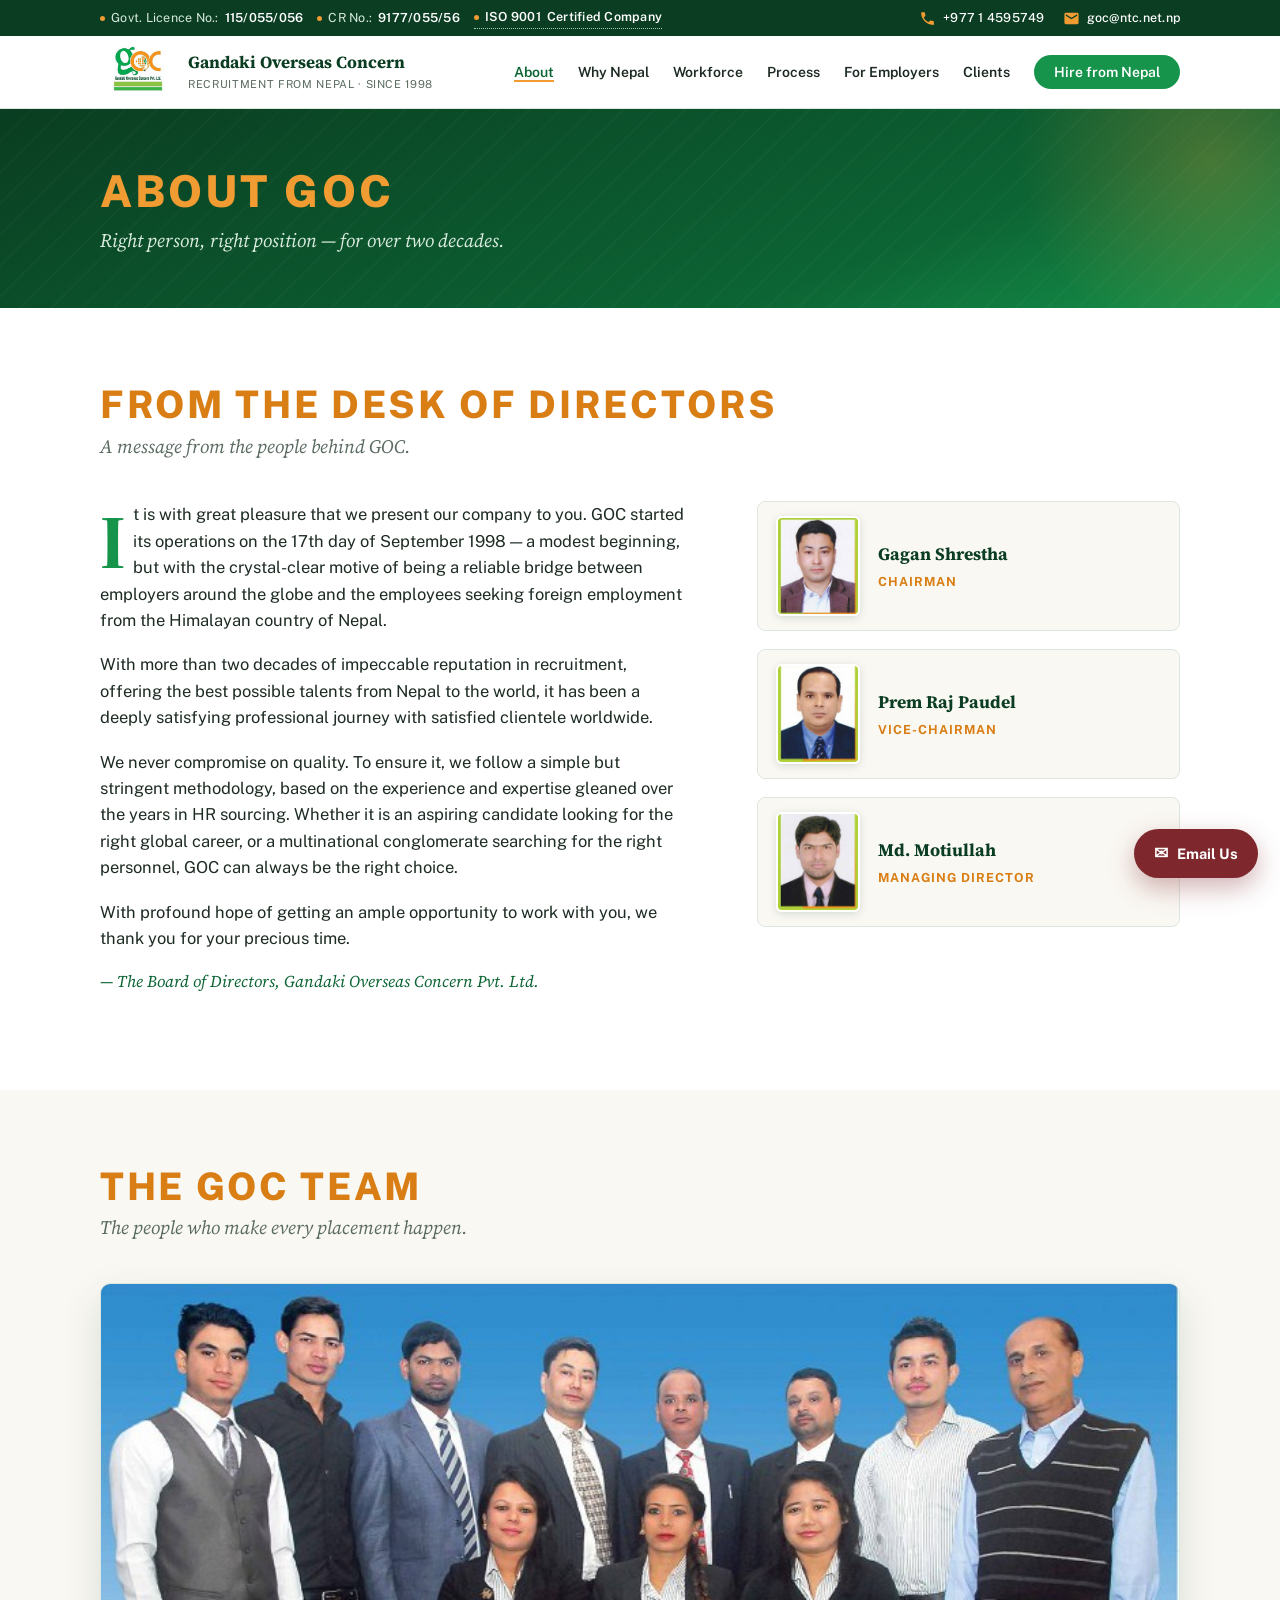
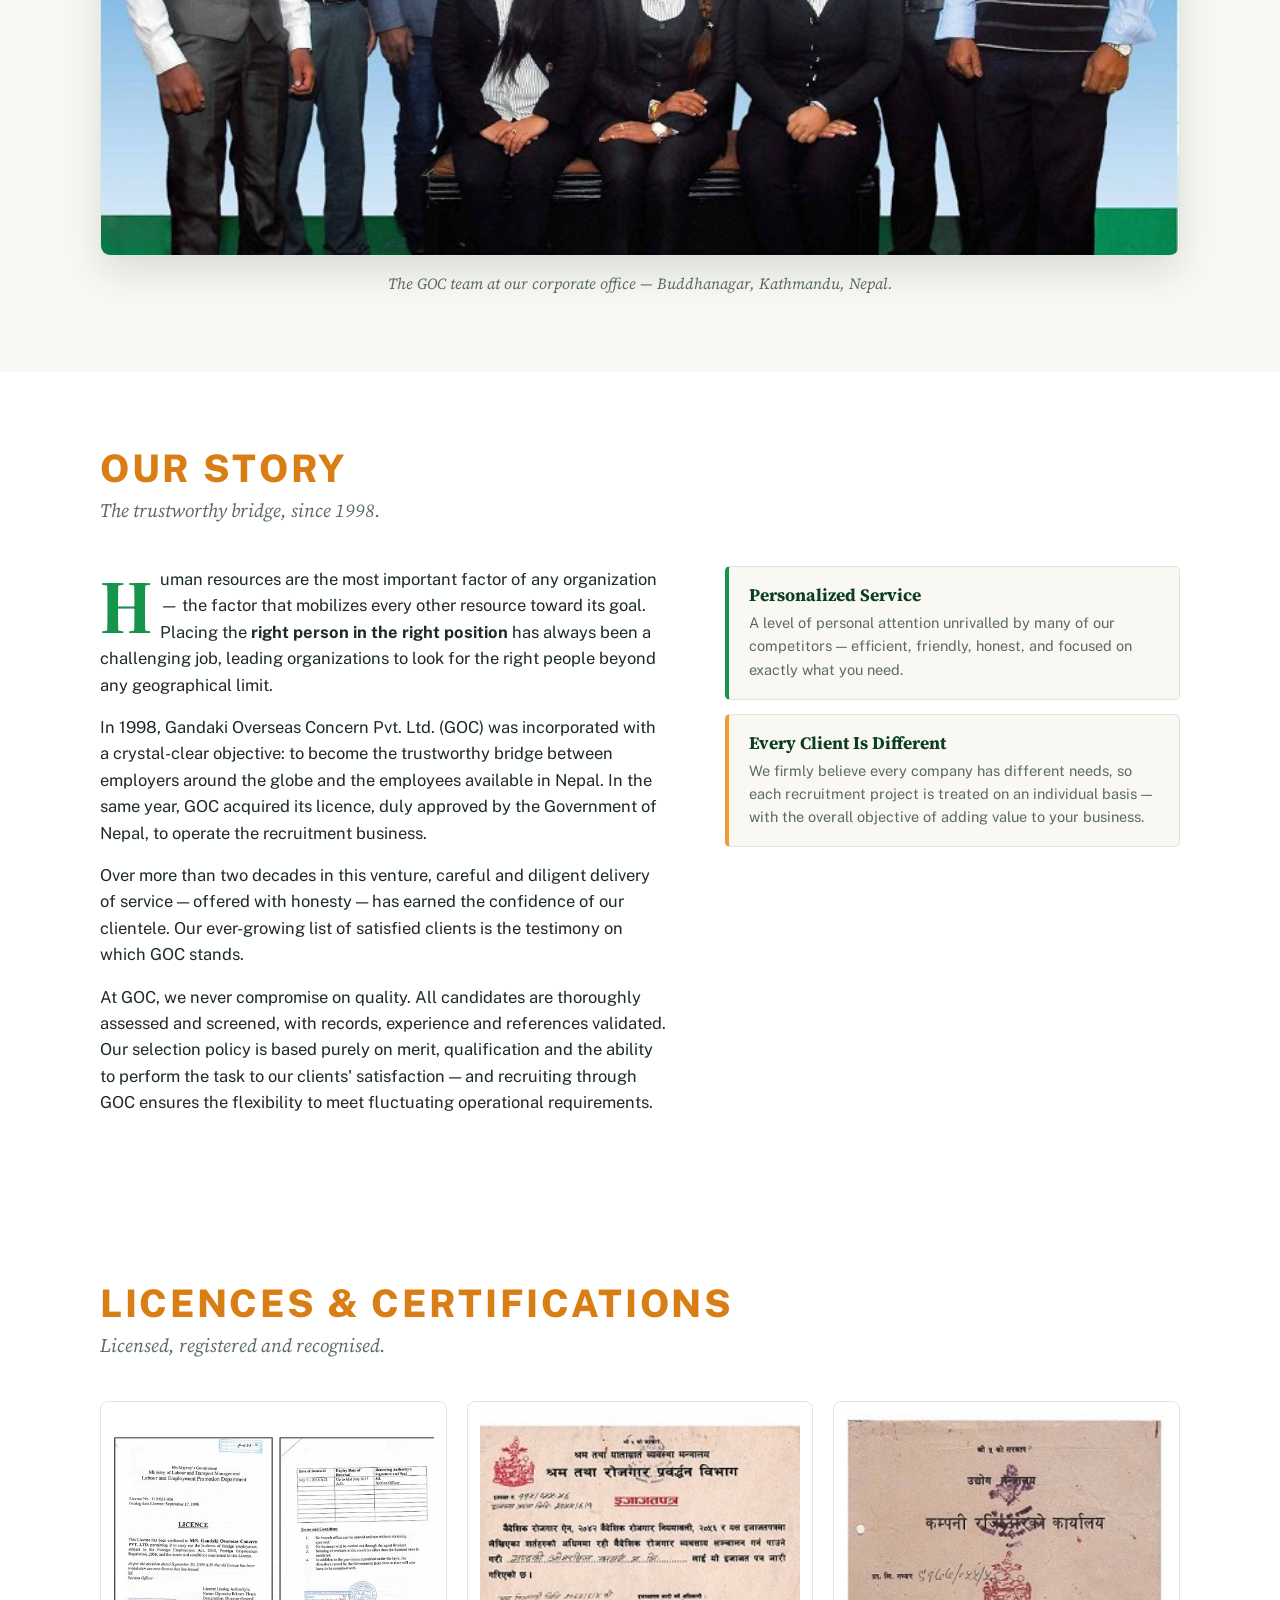
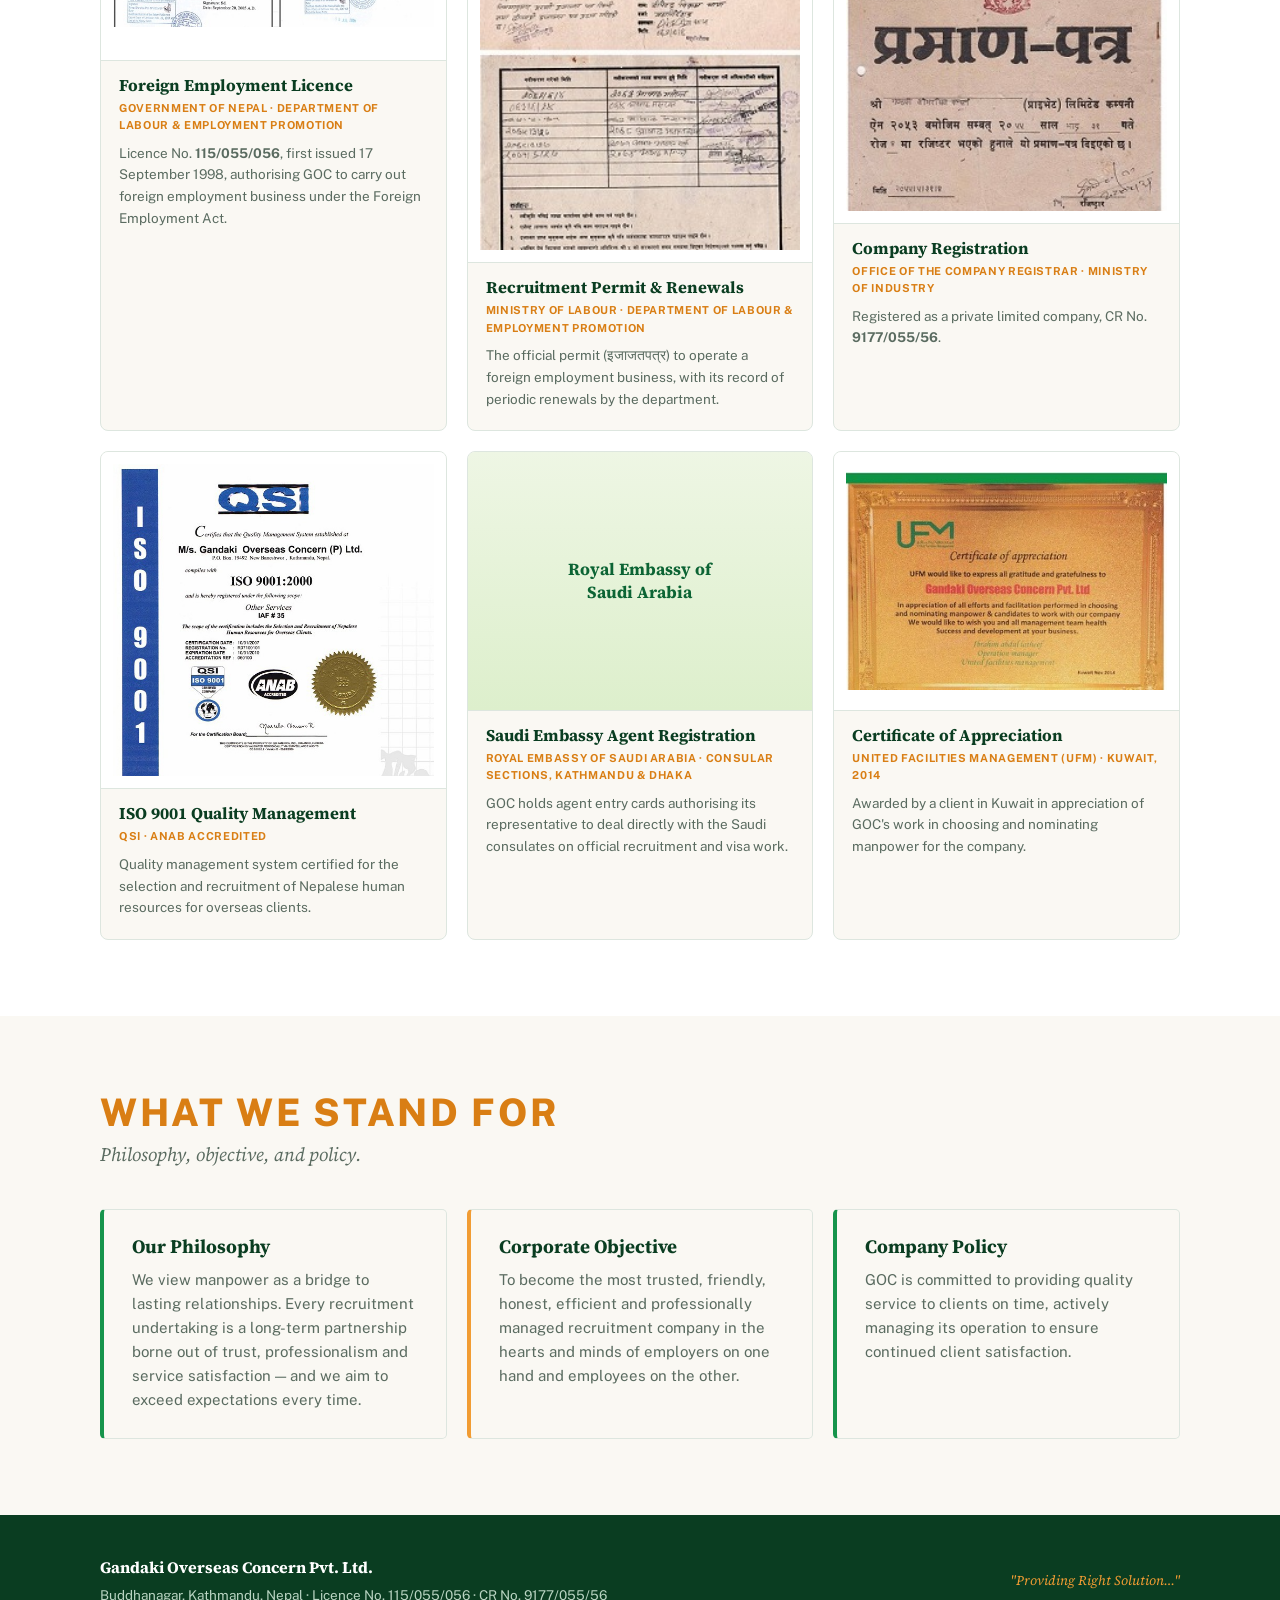
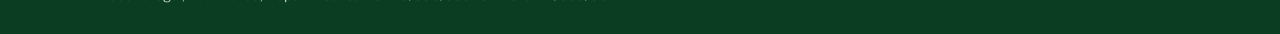
==== commit 52f12591: "Bigger, solid contact icons in the top bar Phone and envelope icons are now solid, 17px, brand orang" ====
--- a/about.html
+++ b/about.html
@@ -9,7 +9,7 @@
 <link rel="preconnect" href="https://fonts.googleapis.com">
 <link rel="preconnect" href="https://fonts.gstatic.com" crossorigin>
 <link href="https://fonts.googleapis.com/css2?family=Source+Serif+4:opsz,wght@8..60,400;8..60,600;8..60,700&family=Public+Sans:wght@400;500;600;700;800&display=swap" rel="stylesheet">
-<link rel="stylesheet" href="styles.css?v=17">
+<link rel="stylesheet" href="styles.css?v=18">
 </head>
 <body>
 
@@ -22,7 +22,7 @@
     </div>
     <div class="badges contact">
       <a href="tel:+97714595749" aria-label="Call +977 1 4595749"><svg viewBox="0 0 24 24" aria-hidden="true"><path d="M6.6 10.8a15.1 15.1 0 0 0 6.6 6.6l2.2-2.2a1 1 0 0 1 1-.25 11.4 11.4 0 0 0 3.6.57 1 1 0 0 1 1 1V20a1 1 0 0 1-1 1A17 17 0 0 1 3 4a1 1 0 0 1 1-1h3.5a1 1 0 0 1 1 1c0 1.25.2 2.45.57 3.57a1 1 0 0 1-.25 1z"/></svg><span class="lg">+977 1 4595749</span></a>
-      <a href="mailto:goc@ntc.net.np" aria-label="Email goc@ntc.net.np"><svg viewBox="0 0 24 24" aria-hidden="true"><path d="M3 5h18a1 1 0 0 1 1 1v12a1 1 0 0 1-1 1H3a1 1 0 0 1-1-1V6a1 1 0 0 1 1-1zm1 2.4V17h16V7.4l-8 5.3zM5.6 7l6.4 4.2L18.4 7z"/></svg><span class="lg">goc@ntc.net.np</span></a>
+      <a href="mailto:goc@ntc.net.np" aria-label="Email goc@ntc.net.np"><svg viewBox="0 0 24 24" aria-hidden="true"><path d="M20 4H4a2 2 0 0 0-2 2v12a2 2 0 0 0 2 2h16a2 2 0 0 0 2-2V6a2 2 0 0 0-2-2zm0 4.2-8 5-8-5V6l8 5 8-5z"/></svg><span class="lg">goc@ntc.net.np</span></a>
     </div>
   </div>
 </div>
--- a/styles.css
+++ b/styles.css
@@ -30,9 +30,10 @@
 .topbar .badges{display:flex;gap:14px;flex-wrap:wrap}
 .topbar .badges > span{display:inline-flex;align-items:center;gap:6px}
 .topbar .sm{display:none}
-.topbar .contact a{display:inline-flex;align-items:center;gap:6px;color:inherit;text-decoration:none}
-.topbar .contact a:hover{color:#fff}
-.topbar .contact svg{width:14px;height:14px;fill:currentColor;flex:none}
+.topbar .contact{gap:18px}
+.topbar .contact a{display:inline-flex;align-items:center;gap:7px;color:#fff;font-weight:500;text-decoration:none;line-height:1}
+.topbar .contact a:hover{color:var(--orange)}
+.topbar .contact svg{width:17px;height:17px;fill:var(--orange);flex:none;display:block}
 @media (max-width:600px){
   .topbar{font-size:11px;letter-spacing:0}
   .topbar .wrap{flex-wrap:nowrap;gap:8px;padding-top:6px;padding-bottom:6px}
@@ -43,8 +44,8 @@
   .topbar .sm{display:inline}
   .topbar .certlink{border-bottom:none}
   .topbar .contact{gap:6px;flex:none}
-  .topbar .contact a{width:28px;height:28px;justify-content:center;border-radius:50%;background:rgba(255,255,255,.1)}
-  .topbar .contact svg{width:14px;height:14px}
+  .topbar .contact a{width:30px;height:30px;justify-content:center;border-radius:50%;background:rgba(255,255,255,.12)}
+  .topbar .contact svg{width:16px;height:16px}
 }
 @media (max-width:360px){.topbar .badges > span:nth-child(2){display:none}}
 .dot{width:5px;height:5px;border-radius:50%;background:var(--orange);display:inline-block}
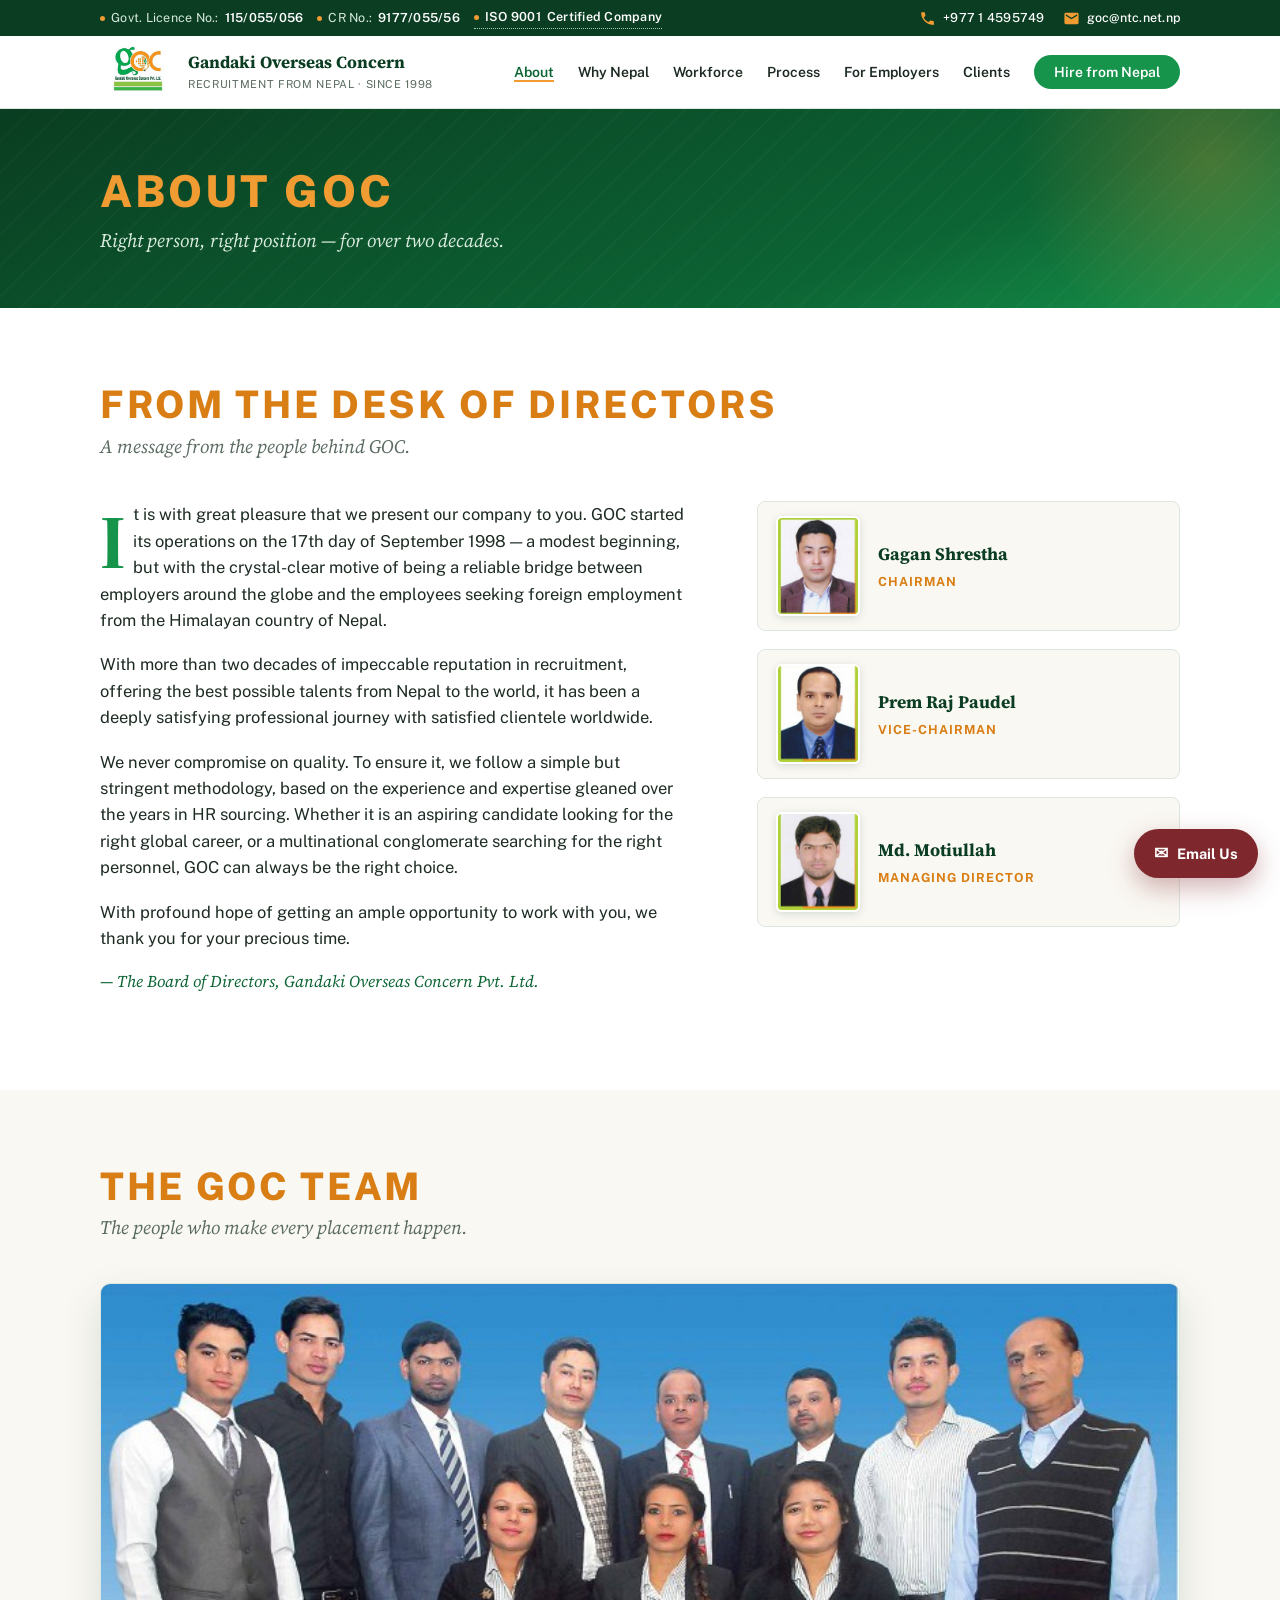
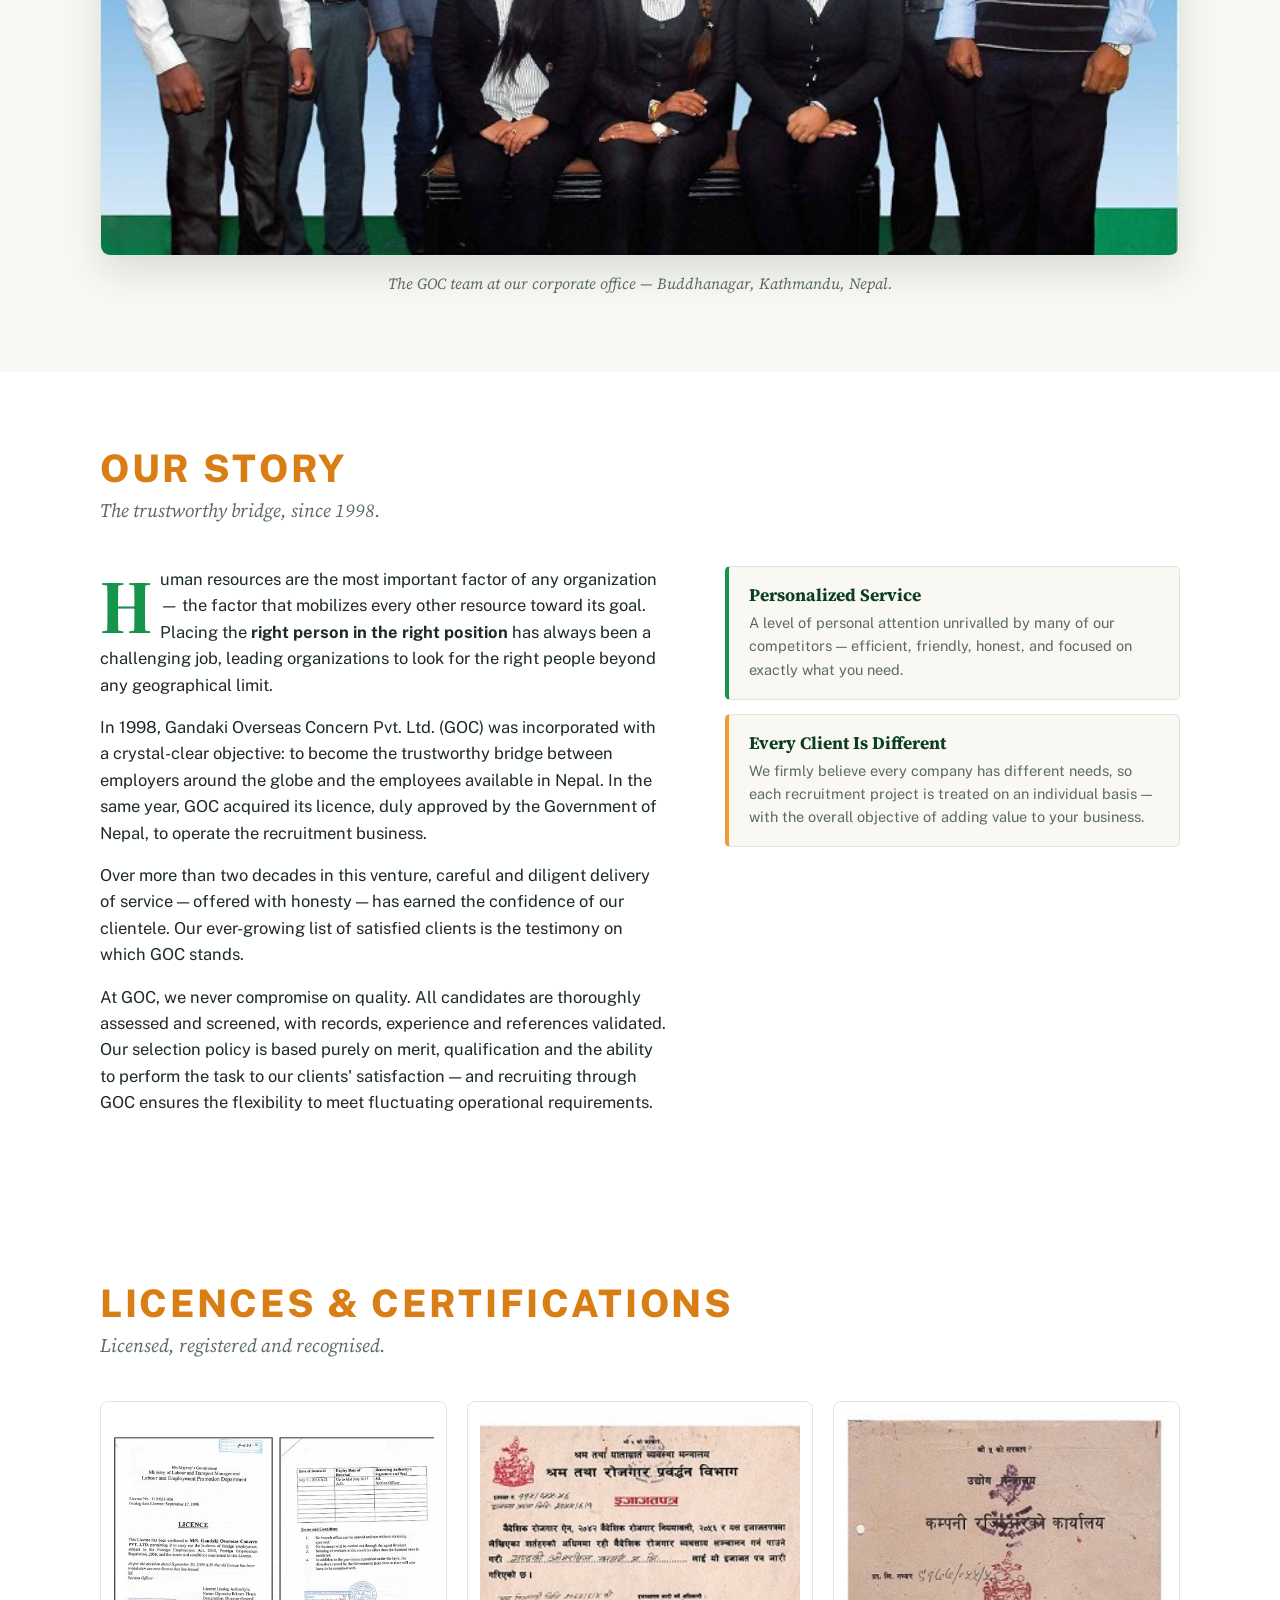
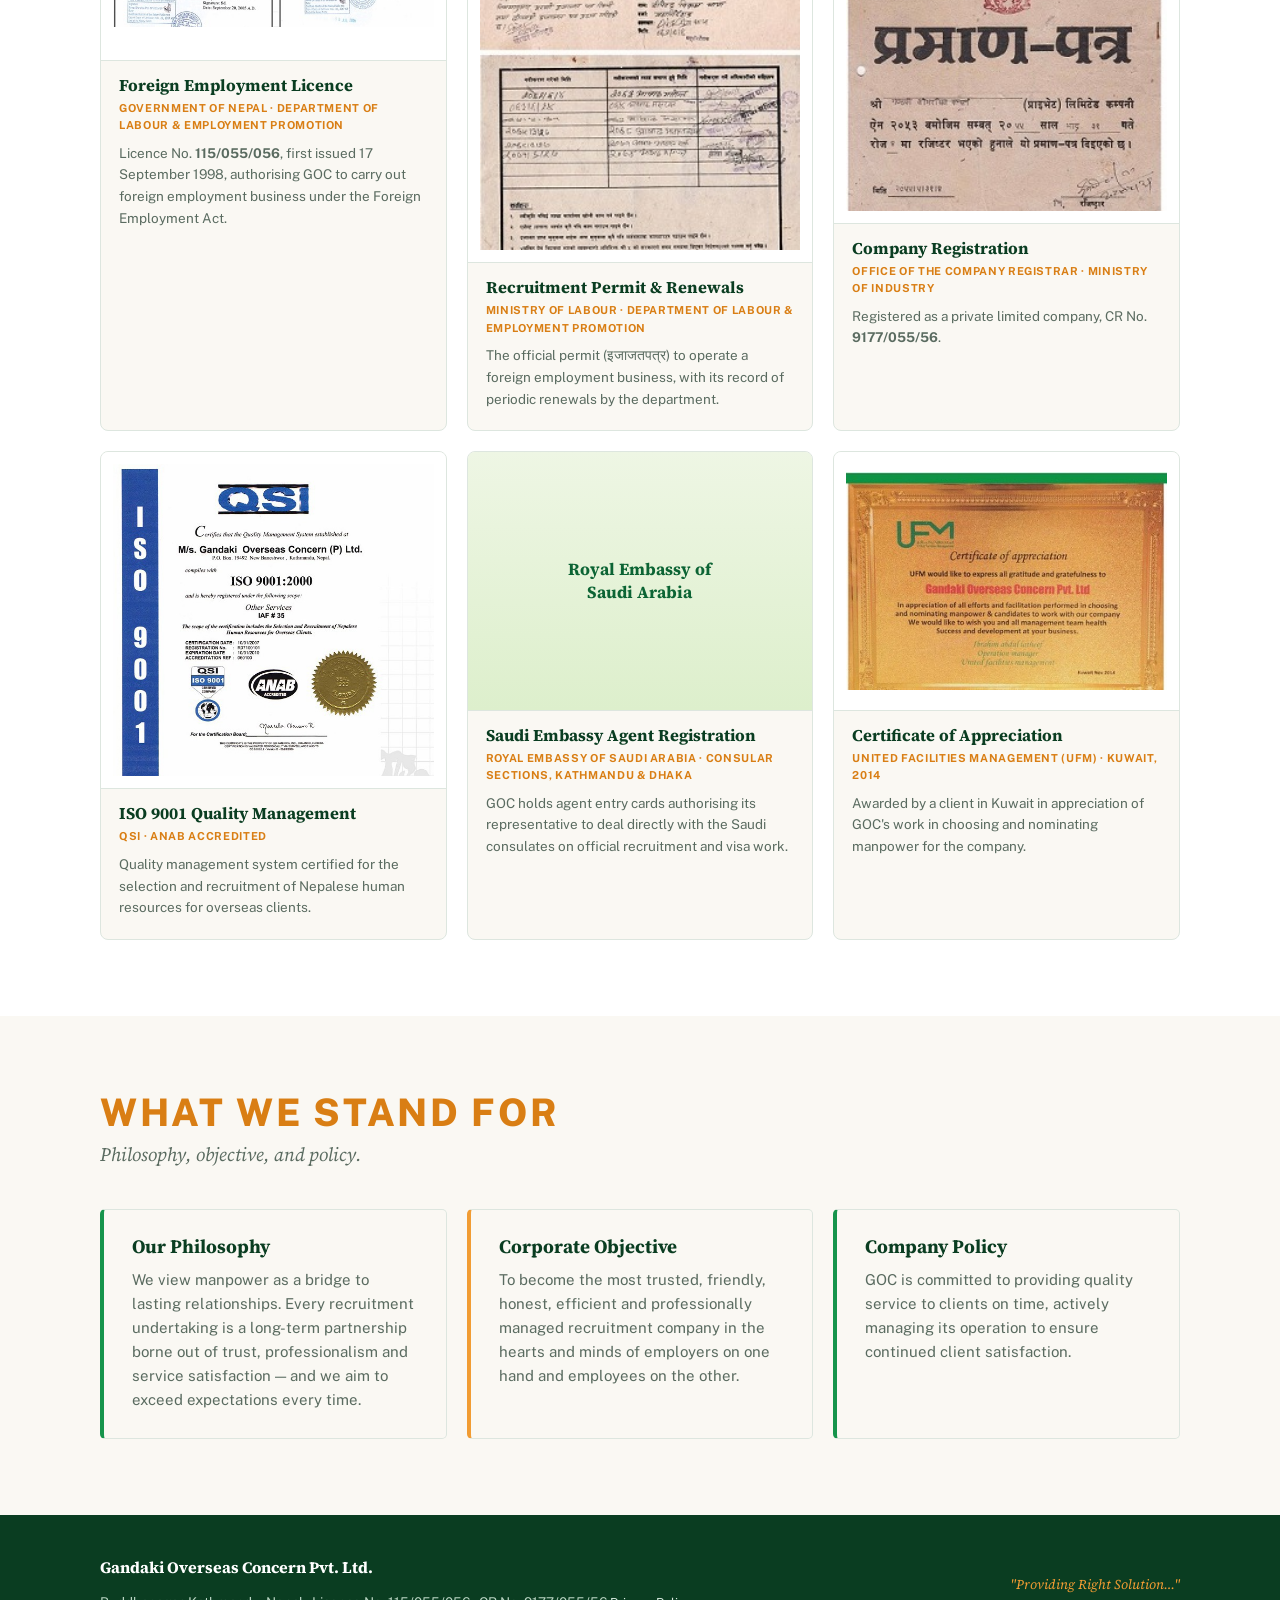
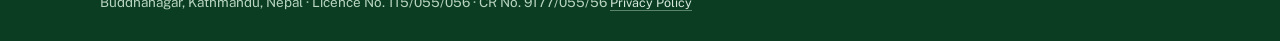
==== commit 1a217097: "Add privacy policy page New privacy.html covering website visitors, job seekers and employers, who d" ====
--- a/about.html
+++ b/about.html
@@ -9,7 +9,7 @@
 <link rel="preconnect" href="https://fonts.googleapis.com">
 <link rel="preconnect" href="https://fonts.gstatic.com" crossorigin>
 <link href="https://fonts.googleapis.com/css2?family=Source+Serif+4:opsz,wght@8..60,400;8..60,600;8..60,700&family=Public+Sans:wght@400;500;600;700;800&display=swap" rel="stylesheet">
-<link rel="stylesheet" href="styles.css?v=18">
+<link rel="stylesheet" href="styles.css?v=19">
 </head>
 <body>
 
@@ -213,6 +213,7 @@
     <div>
       <b>Gandaki Overseas Concern Pvt. Ltd.</b>
       Buddhanagar, Kathmandu, Nepal · Licence No. 115/055/056 · CR No. 9177/055/56
+      <a class="foot-link" href="privacy.html">Privacy Policy</a>
     </div>
     <div class="tag">"Providing Right Solution…"</div>
   </div>
--- a/styles.css
+++ b/styles.css
@@ -276,6 +276,27 @@
 footer .wrap{display:flex;justify-content:space-between;gap:24px;flex-wrap:wrap;align-items:center}
 footer b{color:#fff;font-family:var(--serif);font-size:16px;display:block;margin-bottom:4px}
 footer .tag{font-style:italic;font-family:var(--serif);color:var(--orange)}
+footer .foot-link{display:inline-block;margin-top:8px;color:#d8eadf;font-size:12.5px;text-decoration:underline;text-underline-offset:3px;text-decoration-color:rgba(216,234,223,.4)}
+footer .foot-link:hover{color:#fff;text-decoration-color:var(--orange)}
+.form-note{font-size:12px;color:var(--muted);margin-top:12px}
+.form-note a{color:var(--green-deep)}
+
+/* privacy policy */
+.policy{background:var(--paper)}
+.policy-body{max-width:760px;font-size:15.5px;line-height:1.7;color:#2c3a31}
+.policy-body .updated{font-size:12px;text-transform:uppercase;letter-spacing:.08em;font-weight:700;color:var(--orange-deep);margin-bottom:18px}
+.policy-body p{margin-bottom:14px}
+.policy-body h2{font-family:var(--serif);font-size:22px;color:var(--green-ink);margin:38px 0 12px;line-height:1.3;scroll-margin-top:20px}
+.policy-body ul{margin:0 0 16px;padding-left:0;list-style:none;display:grid;gap:8px}
+.policy-body li{position:relative;padding-left:18px}
+.policy-body li::before{content:"";position:absolute;left:2px;top:.72em;width:6px;height:6px;border-radius:50%;background:var(--orange)}
+.policy-body a{color:var(--green-deep);text-underline-offset:2px}
+.policy-body .toc{display:flex;flex-wrap:wrap;gap:8px;margin:26px 0 8px}
+.policy-body .toc a{font-size:13px;font-weight:600;text-decoration:none;color:var(--green-deep);background:var(--green-tint);border:1px solid var(--line);border-radius:99px;padding:6px 13px}
+.policy-body .toc a:hover{border-color:var(--green-light)}
+.policy-contact{background:var(--cream);border:1px solid var(--line);border-left:3px solid var(--orange);border-radius:6px;padding:16px 20px;font-size:14.5px;line-height:1.75}
+.policy-contact b{display:block;font-family:var(--serif);color:var(--green-ink);font-size:16px}
+@media (max-width:600px){.policy-body{font-size:15px}.policy-body h2{font-size:19.5px;margin-top:30px}}
 
 /* floating email button */
 .fabs{position:fixed;right:22px;bottom:22px;z-index:120;display:flex;align-items:center;gap:10px}
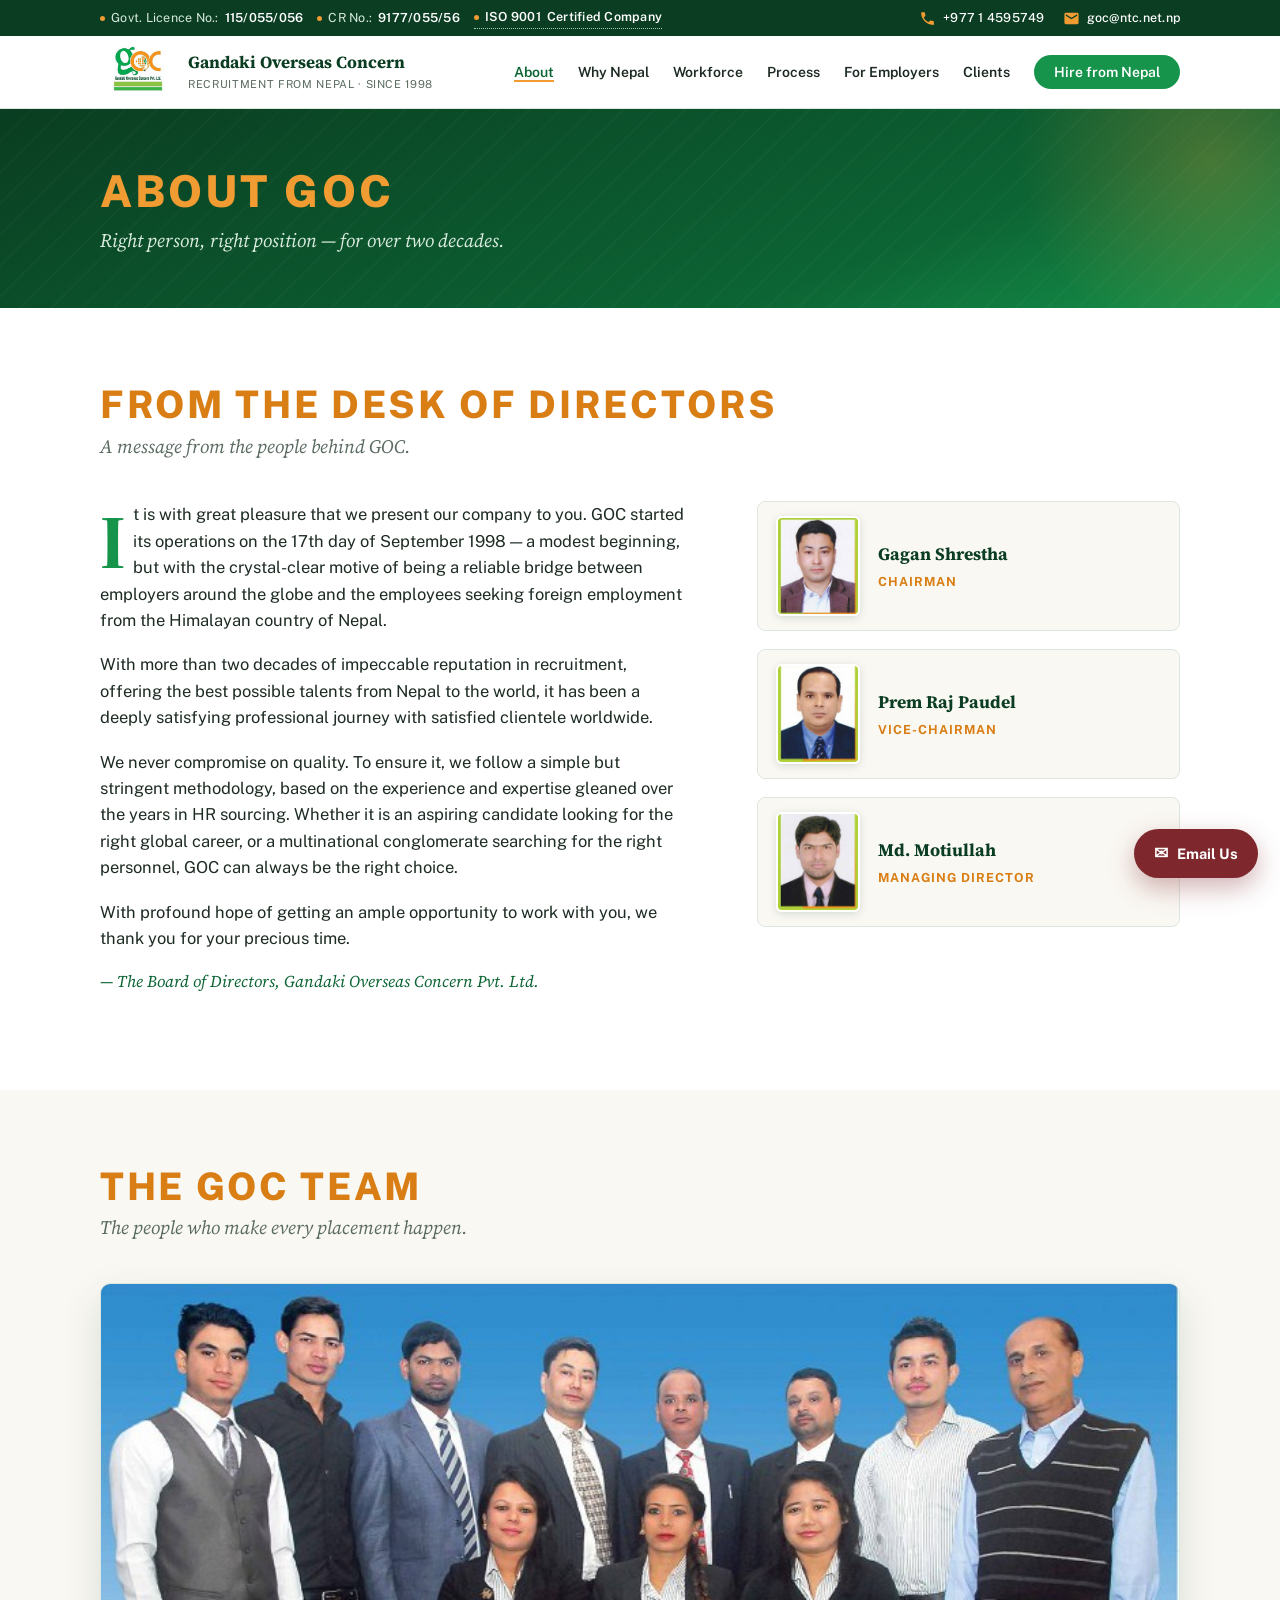
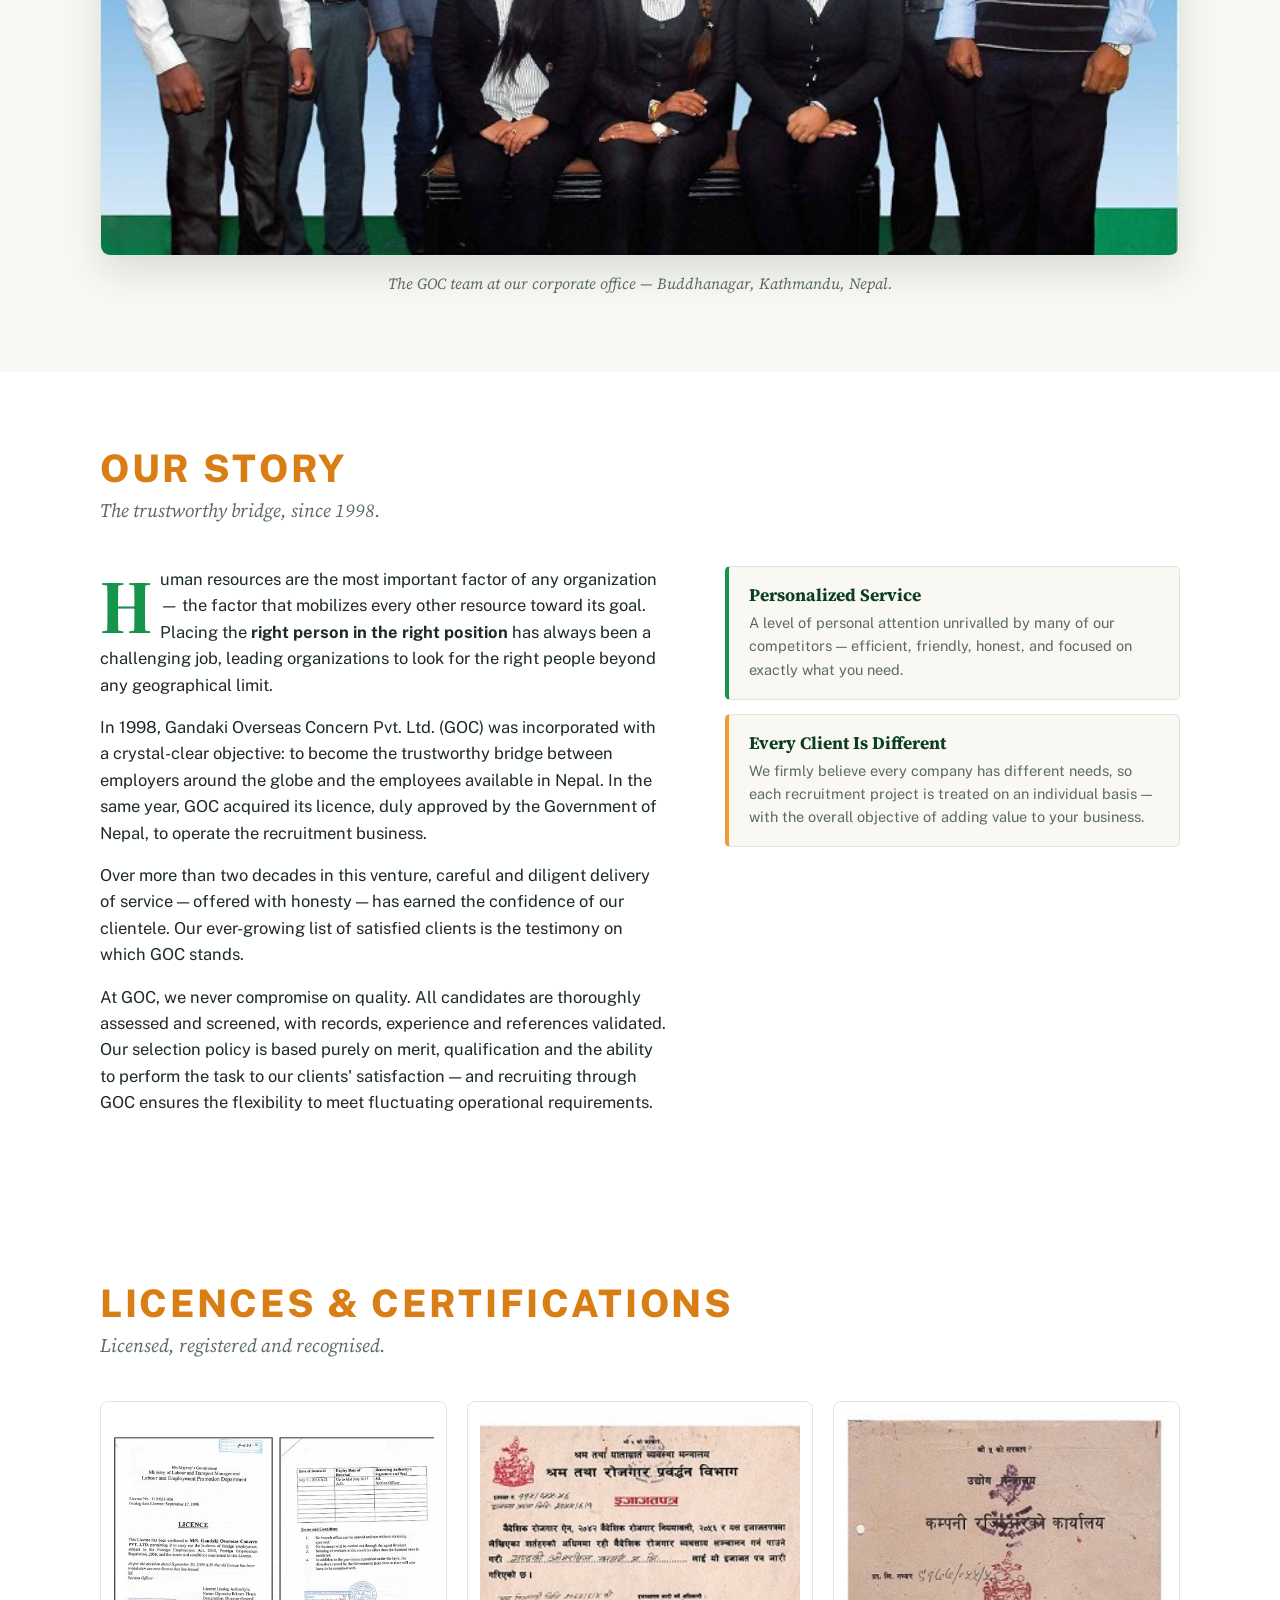
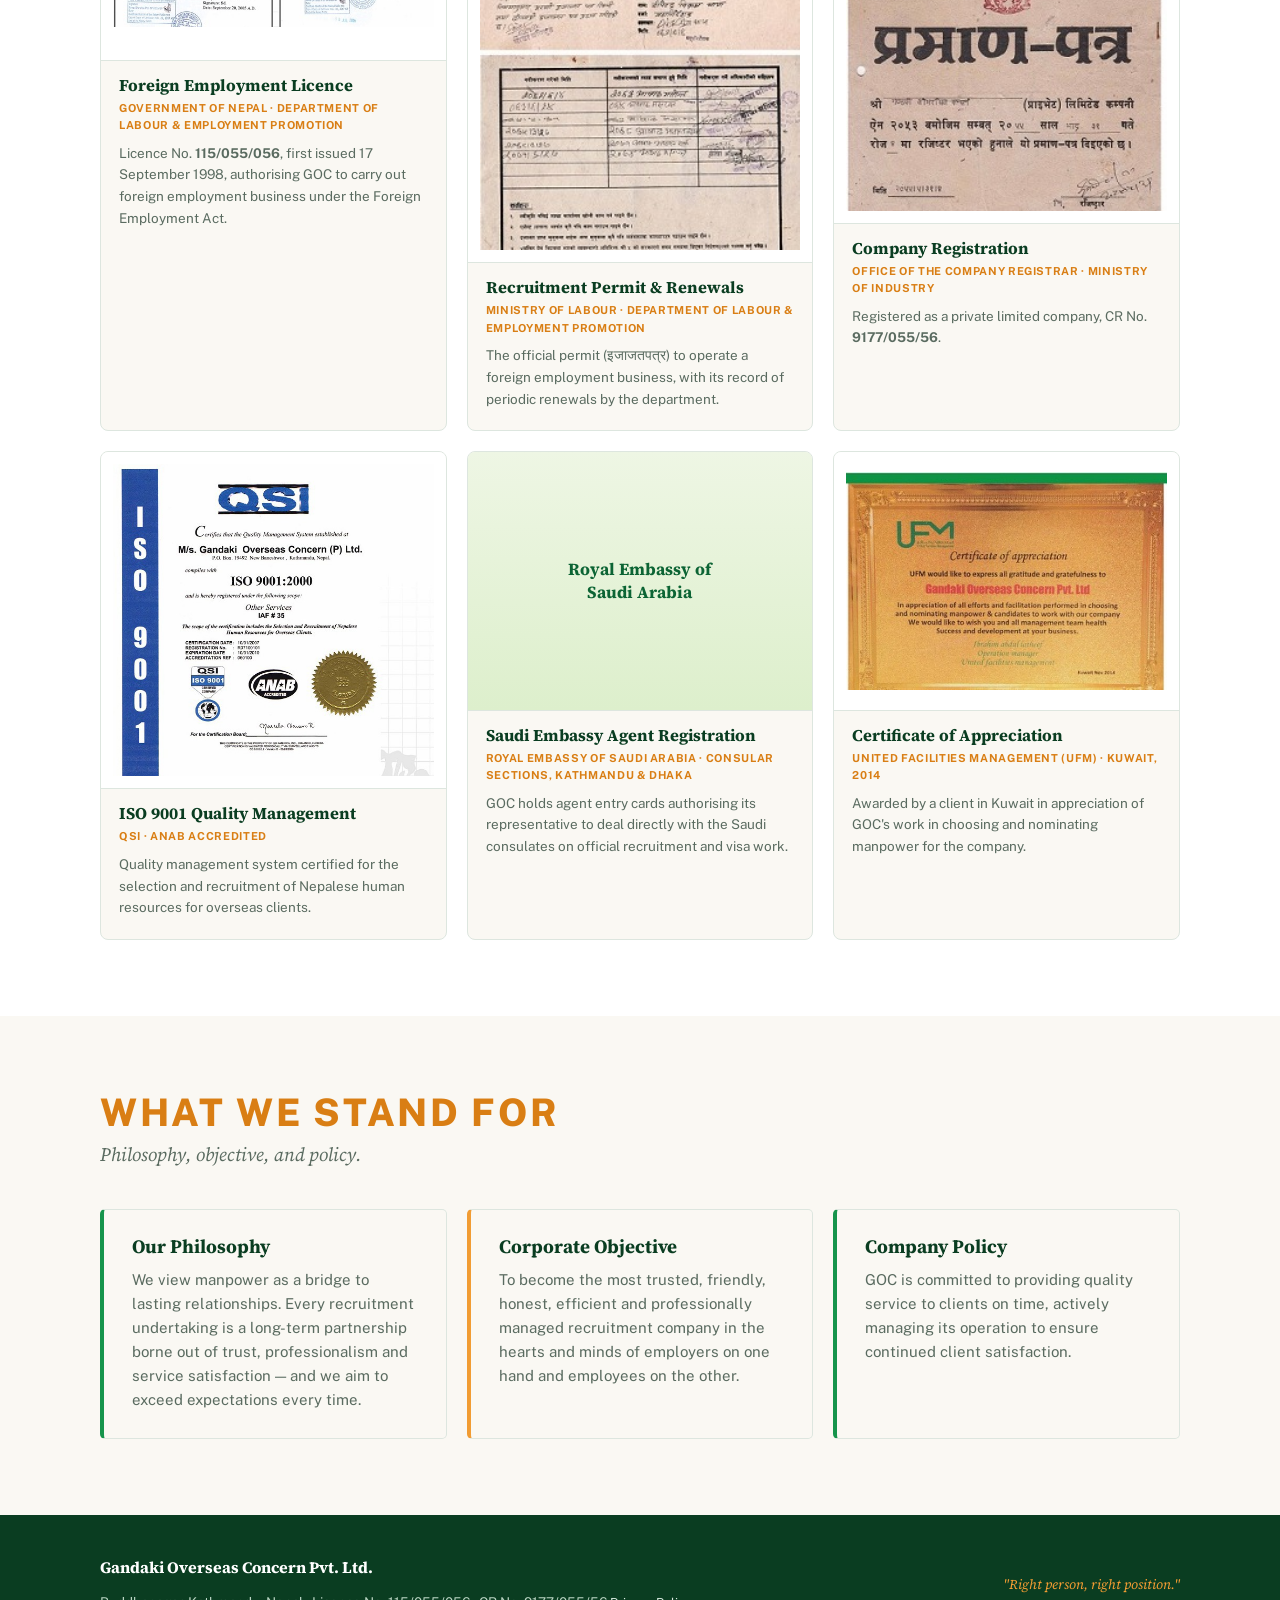
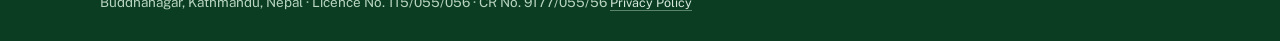
==== commit a9aa7ffc: "New footer tagline: Right person, right position. Co-Authored-By: Claude Opus 5.5 <noreply@anthropic" ====
--- a/about.html
+++ b/about.html
@@ -9,7 +9,7 @@
 <link rel="preconnect" href="https://fonts.googleapis.com">
 <link rel="preconnect" href="https://fonts.gstatic.com" crossorigin>
 <link href="https://fonts.googleapis.com/css2?family=Source+Serif+4:opsz,wght@8..60,400;8..60,600;8..60,700&family=Public+Sans:wght@400;500;600;700;800&display=swap" rel="stylesheet">
-<link rel="stylesheet" href="styles.css?v=19">
+<link rel="stylesheet" href="styles.css?v=21">
 </head>
 <body>
 
@@ -215,7 +215,7 @@
       Buddhanagar, Kathmandu, Nepal · Licence No. 115/055/056 · CR No. 9177/055/56
       <a class="foot-link" href="privacy.html">Privacy Policy</a>
     </div>
-    <div class="tag">"Providing Right Solution…"</div>
+    <div class="tag">"Right person, right position."</div>
   </div>
 </footer>
 
--- a/styles.css
+++ b/styles.css
@@ -77,11 +77,16 @@
 .hero::after{content:"";position:absolute;right:-120px;top:-120px;width:520px;height:520px;border-radius:50%;background:radial-gradient(circle,rgba(241,156,51,.28),transparent 65%)}
 .hero::before{content:"";position:absolute;left:0;bottom:0;width:100%;height:100%;background:
   repeating-linear-gradient(135deg,rgba(255,255,255,.025) 0 2px,transparent 2px 22px)}
-.hero .wrap{position:relative;padding-top:84px;padding-bottom:64px;z-index:1}
+.hero .wrap{position:relative;padding-top:72px;padding-bottom:56px;z-index:1}
+.hero-copy{text-align:center;max-width:860px;margin:0 auto}
+.hero-copy h1{margin-left:auto;margin-right:auto;max-width:22ch;text-wrap:balance}
+.hero-copy h1 em{white-space:nowrap}
+.hero-copy .lede{margin-left:auto !important;margin-right:auto !important;max-width:48ch;text-wrap:balance}
+.hero-copy .actions{justify-content:center}
 .kicker{display:inline-flex;align-items:center;gap:8px;font-size:12px;font-weight:700;letter-spacing:.18em;text-transform:uppercase;color:var(--orange);margin-bottom:18px}
-.hero h1{font-size:clamp(34px,5.4vw,58px);color:#fff;max-width:17ch;font-weight:700}
+.hero h1{font-size:clamp(32px,5vw,58px);color:#fff;max-width:20ch;font-weight:700;line-height:1.12}
 .hero h1 em{font-style:italic;color:#ffd9a0}
-.hero p.lede{max-width:56ch;margin:22px 0 30px;font-size:17.5px;color:#d9ecdf}
+.hero p.lede{max-width:42ch;margin:20px 0 30px;font-size:18px;line-height:1.6;color:#d9ecdf}
 .hero .actions{display:flex;gap:14px;flex-wrap:wrap}
 .btn{display:inline-block;text-decoration:none;font-weight:700;font-size:15px;padding:13px 28px;border-radius:99px;transition:transform .15s,background .2s;border:none;cursor:pointer;font-family:var(--sans)}
 .btn:hover{transform:translateY(-2px)}
@@ -89,10 +94,11 @@
 .btn-orange:hover{background:#ffb14f}
 .btn-ghost{border:1.5px solid rgba(255,255,255,.5);color:#fff}
 .btn-ghost:hover{border-color:#fff}
-.stats{display:grid;grid-template-columns:repeat(4,1fr);gap:1px;background:rgba(255,255,255,.18);border:1px solid rgba(255,255,255,.18);margin-top:56px;border-radius:6px;overflow:hidden}
-.stat{background:rgba(10,61,33,.55);padding:20px 22px}
-.stat b{display:block;font-family:var(--serif);font-size:30px;color:#fff}
-.stat span{font-size:12.5px;letter-spacing:.05em;text-transform:uppercase;color:#b9d8c4}
+.stats{display:grid;grid-template-columns:repeat(4,1fr);max-width:900px;margin:64px auto 0;padding-top:28px;border-top:1px solid rgba(255,255,255,.16);text-align:center}
+.stat{padding:0 16px;border-left:1px solid rgba(255,255,255,.16)}
+.stat:first-child{border-left:none}
+.stat b{display:block;font-family:var(--serif);font-size:36px;line-height:1.1;color:var(--orange)}
+.stat span{font-size:13px;color:#cfe3d6}
 
 /* ---------- page hero (subpages) ---------- */
 .page-hero{background:linear-gradient(160deg,var(--green-ink) 0%,var(--green-deep) 70%,var(--green) 100%);color:#fff;position:relative;overflow:hidden}
@@ -111,12 +117,32 @@
 
 /* explore strip (home) */
 .explore{background:var(--paper)}
-.explore .grid{display:grid;grid-template-columns:repeat(auto-fit,minmax(200px,1fr));gap:16px}
-.ex{background:var(--cream);border:1px solid var(--line);border-radius:8px;padding:24px 22px;text-decoration:none;transition:transform .15s,box-shadow .15s;display:block}
-.ex:hover{transform:translateY(-3px);box-shadow:0 8px 20px rgba(10,61,33,.08)}
-.ex b{font-family:var(--serif);font-size:18px;color:var(--green-ink);display:block;margin-bottom:6px}
-.ex span{font-size:13.5px;color:var(--muted);display:block}
-.ex .go{margin-top:12px;font-size:13px;font-weight:700;color:var(--orange-deep)}
+.explore .grid{display:grid;grid-template-columns:repeat(3,1fr);gap:16px}
+.ex{position:relative;background:#fff;border:1px solid var(--line);border-radius:12px;padding:22px 44px 22px 22px;text-decoration:none;transition:transform .15s,box-shadow .15s,border-color .15s;display:block}
+.ex::after{content:"→";position:absolute;right:20px;top:24px;font-size:18px;font-weight:700;color:var(--orange-deep);transition:transform .15s}
+.ex:hover{transform:translateY(-3px);box-shadow:0 10px 24px rgba(10,61,33,.09);border-color:var(--green-light)}
+.ex:hover::after{transform:translateX(3px)}
+.ex .ic{display:flex;align-items:center;justify-content:center;width:40px;height:40px;border-radius:10px;background:var(--green-tint);margin-bottom:14px}
+.ex .ic svg{width:21px;height:21px;fill:none;stroke:var(--green-deep);stroke-width:1.8;stroke-linecap:round;stroke-linejoin:round}
+.ex b{font-family:var(--serif);font-size:18px;color:var(--green-ink);display:block;margin-bottom:4px}
+.ex > span:not(.ic){font-size:14px;color:var(--muted);display:block}
+@media (max-width:860px){
+  .explore .grid{grid-template-columns:1fr 1fr}
+  .stats{row-gap:22px}
+  .stat:nth-child(3){border-left:none}
+}
+@media (max-width:600px){
+  .hero .wrap{padding-top:44px;padding-bottom:40px}
+  .hero p.lede{font-size:16.5px;margin:16px 0 24px}
+  .hero .actions .btn{padding:12px 22px;font-size:14.5px}
+  .stats{margin-top:52px;padding-top:22px}
+  .stat b{font-size:30px}
+  .explore .grid{grid-template-columns:1fr}
+  .ex{padding:16px 44px 16px 16px;display:grid;grid-template-columns:auto 1fr;column-gap:14px;align-items:center}
+  .ex .ic{grid-row:span 2;margin-bottom:0}
+  .ex::after{top:50%;transform:translateY(-50%)}
+  .ex:hover::after{transform:translate(3px,-50%)}
+}
 
 /* about page */
 .about{background:var(--paper)}
